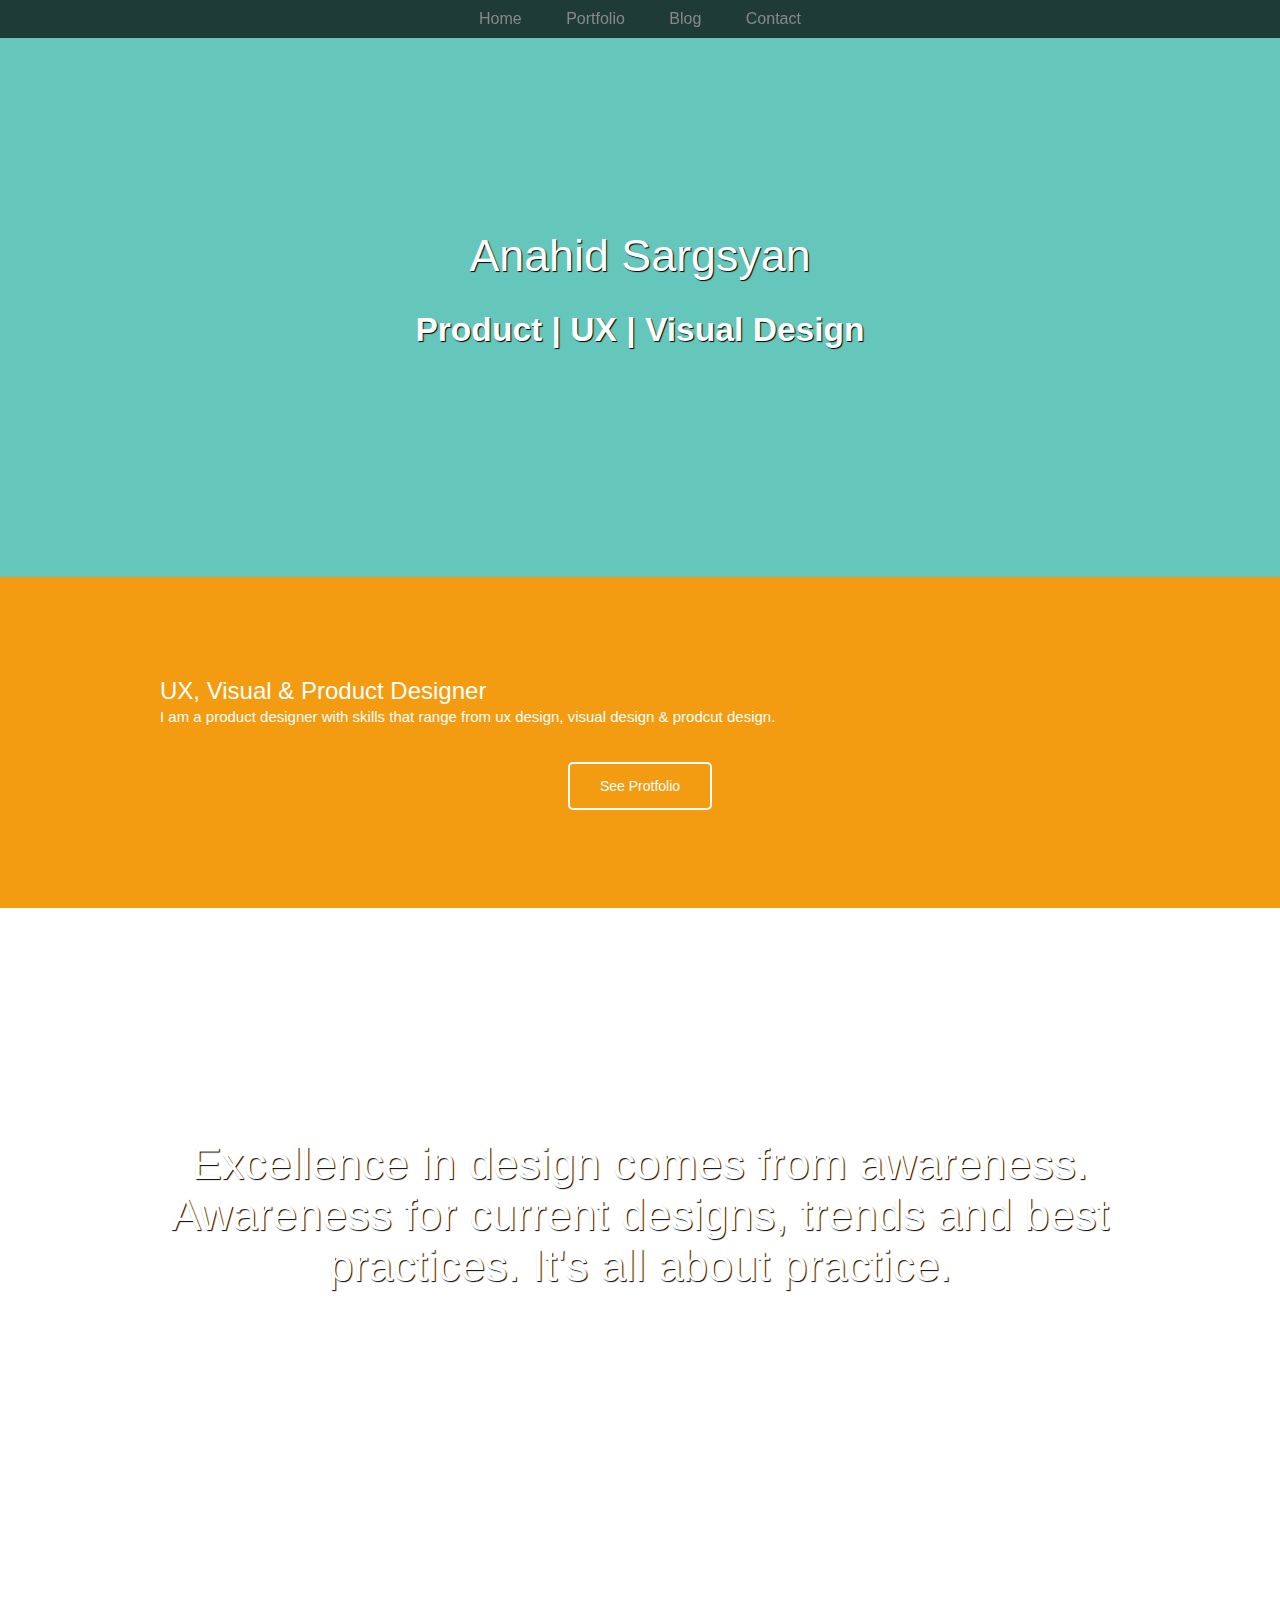
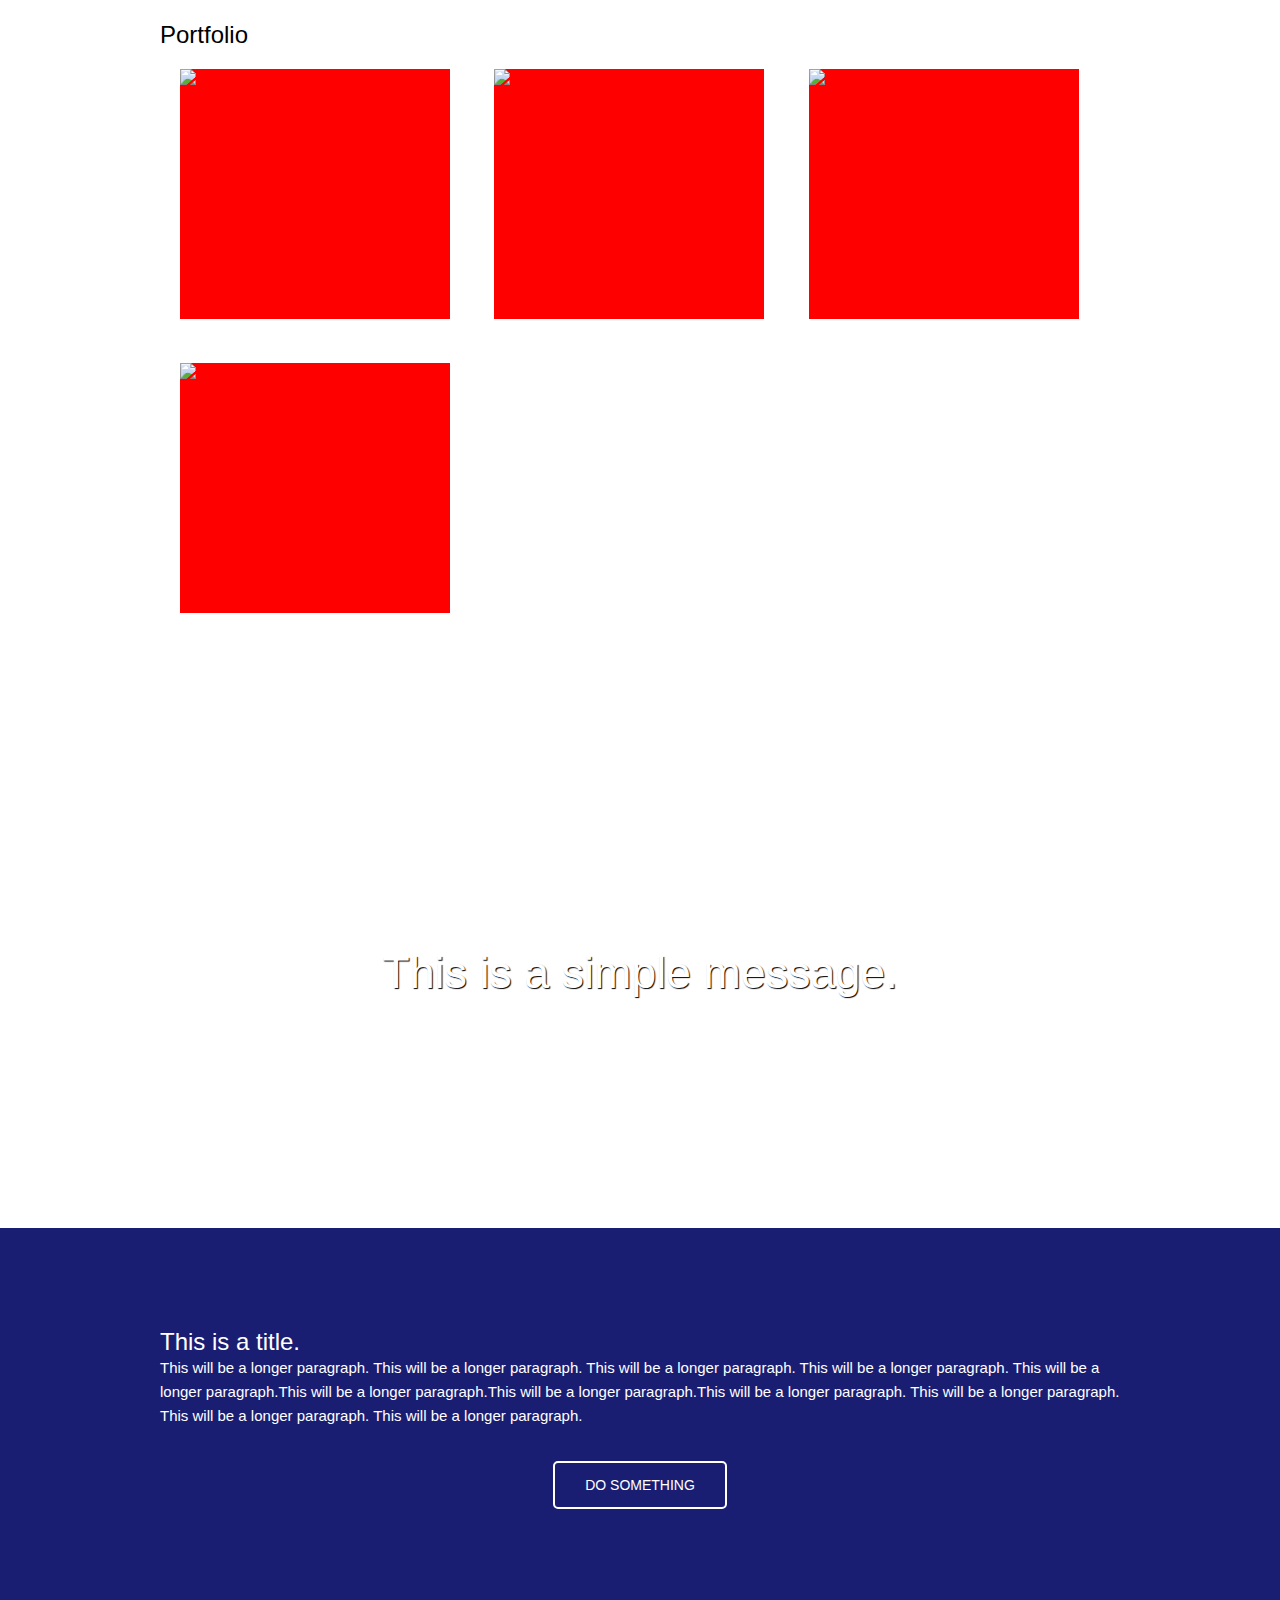
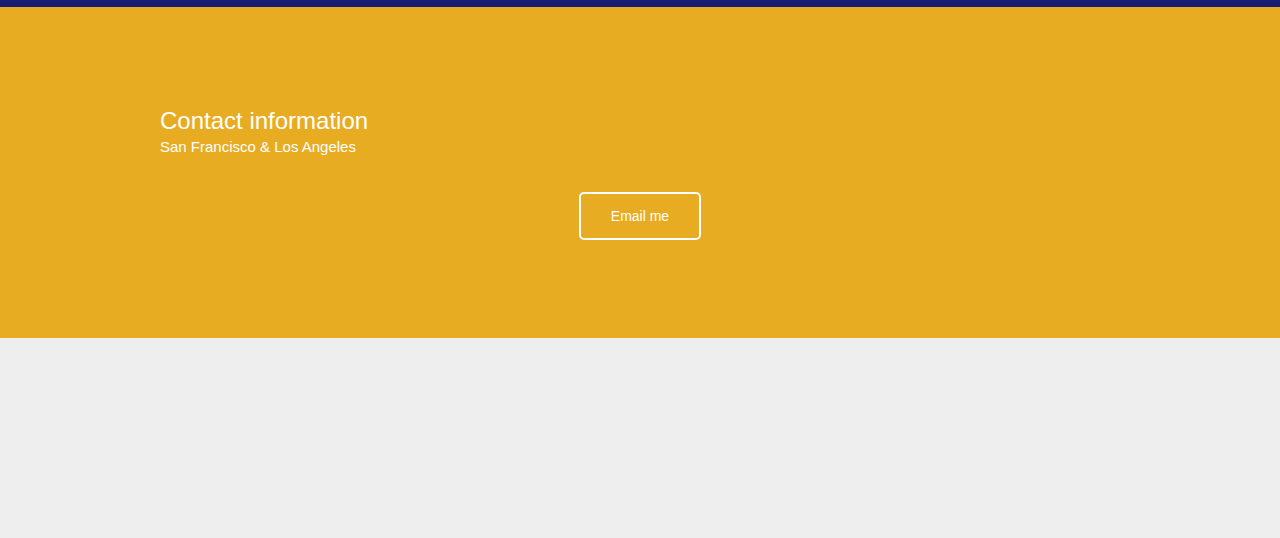
==== site/public/index.html @ d24ed170 "Fixed portfolio section to work with hover" ====
<!DOCTYPE html>
<html>
<head>
	<title>Students</title>
	<link rel="stylesheet" type="text/css" href="css/style.css">
</head>
<body>
	<div id="global-wrapper"> 
		<header>
			<div class="container">
				<nav>
					<ul>
						<li><a href="#one">Home</a></li>
						<li><a href="#two">Portfolio</a></li>
						<li><a href="#three">Blog</a></li>
						<li><a href="#four">Contact</a></li>
					</ul>
				</nav>
			</div>	
		</header>
		<div id="content">
			<div id="one">
				<div class="hero">
					<div class="container">
						<h1>Anahid Sargsyan</h1>
						<h2>Product | UX | Visual Design</h2>
					</div>
				</div>
				<div class="section">
					<div class="container">
						<h2>UX, Visual & Product Designer</h2>
						<p>I am a product designer with skills that range from ux design, visual design & prodcut design.</p>
						<div class="center">
							<button class="button">See Protfolio</button>
						</div>
					</div>
				</div>
			</div>
			<div id="two">
				<div class="hero">
					<div class="container">
						<h1>Excellence in design comes from awareness. Awareness for current designs, trends and best practices. It's all about practice.</h1>
					</div>
				</div>
				<div class="section">
					<div class="container">
						<h2 style="color: black">Portfolio</h2>
							<div class="project">
								<img src="../images/image-4.png">
								<div class="image_overlay">
									<div id="portfolio_description">
										<h2>Mobile Apps</h2>
										<p>In appstore now</p>
									</div>
								</div>
							</div>
							<div class="project">
								<img src="../images/image-4.png">
								<div class="image_overlay">
									<div id="portfolio_description">
										<h2>Mobile Apps</h2>
										<p>In appstore now</p>
									</div>
								</div>
							</div>
							<div class="project">
								<img src="../images/image-4.png">
								<div class="image_overlay">
									<div id="portfolio_description">
										<h2>Mobile Apps</h2>
										<p>In appstore now</p>
									</div>
								</div>
							</div>
							<div class="project">
								<img src="../images/image-4.png">
								<div class="image_overlay">
									<div id="portfolio_description">
										<h2>Mobile Apps</h2>
										<p>In appstore now</p>
									</div>
								</div>
							</div>

					</div>
				</div>
			</div>
			<div id="three">
				<div class="hero">
					<div class="container">
						<h1>This is a simple message.</h1>
					</div>
				</div>
				<div class="section">
					<div class="container">
						<h2>This is a title.</h2>
						<p>This will be a longer paragraph. This will be a longer paragraph. This will be a longer paragraph. This will be a longer paragraph. This will be a longer paragraph.This will be a longer paragraph.This will be a longer paragraph.This will be a longer paragraph. This will be a longer paragraph. This will be a longer paragraph. This will be a longer paragraph.</p>
						<div class="center">
							<button class="button">DO SOMETHING</button>
						</div>
					</div>
				</div>
			</div>
			<div id="four">
				<div class="section">
					<div class="container">
						<h2>Contact information</h2>
						<p>San Francisco & Los Angeles</p>
						<div class="center">
							<button class="button">Email me</button>
						</div>
					</div>
				</div>
			</div>
				<div id="footer">
				</div>
		</div>
	</div>
</body>
</html>
---- site/public/css/style.css ----
body {
	margin: 0px;
	padding: 0px;
	font-family: 'helvetica';
}
.container {
	max-width: 960px;
	margin: 0px auto;
}
header {
	background-color: rgba(0,0,0,0.7);
	color: #888888;
	text-align: center;
	position: fixed;
	width: 100%;
}
.center {
	text-align: center;
}
nav ul {
	margin: 0px;
	padding: 0px;
}
nav ul li {
	display: inline-block;
	padding: 10px 20px;
}
nav ul li a {
	color: #888888;
	text-decoration: none;
}
#one .hero {
	background-color: #65C6bb;
	-webkit-background-size: cover;
 	-moz-background-size: cover;
  	-o-background-size: cover;
  	background-size: cover;
}
#two .hero {
	background: url("../images/gipsy_in_the_woods.jpg") no-repeat center bottom fixed;
	-webkit-background-size: cover;
 	-moz-background-size: cover;
  	-o-background-size: cover;
  	background-size: cover;
}
#three .hero {
	background: url("../images/image-3.png") no-repeat center top fixed;
	-webkit-background-size: cover;
 	-moz-background-size: cover;
  	-o-background-size: cover;
  	background-size: cover;
}
#four .hero {
	background: url("../images/image-4.png") no-repeat center bottom fixed;
	-webkit-background-size: cover;
 	-moz-background-size: cover;
  	-o-background-size: cover;
  	background-size: cover;
}
.hero {
  	background-position: top;
  	color: #ffffff;
  	text-shadow: 1px 1px 1px #000;
  	padding: 200px 0px;
  	text-align: center;
  	font-size: 1.4em;
}
.hero h1 {
	font-weight: lighter;
}
.section {
	padding: 80px 0px;
	color: #ffffff;
}
.section h2 {
	font-weight: lighter;
	margin-bottom: 0px;
}
.section p {
	line-height: 24px;
	font-size: 15px;
	margin-top: 0px;
}
#one .section {
	background-color: #F39C12;
}
#two .section {
	background-color: #fff;
}
#three .section {
	background-color: #1A1E73;
}
#four .section {
	background-color: #E8AC23;
}
button {
	background-color: transparent;
	border: 2px solid #ffffff;
	color: #ffffff;
	border-radius: 5px;
	font-size: 14px;
	padding: 14px 30px;
	margin: 18px auto;
}

.portfolio {
	width: 250px;
	height: 200px;
	padding: 20px;
	margin: 10px;
	display: inline-block;
	color: white;
	background-color: red;
}
.project {
	width: 270px;
	height: 250px;
	margin: 20px;
	overflow: hidden;	
	display: inline-block;
	color: white;
	background-color: red;
	position: relative;
}
#project1 {
	width: 250px;
	height: 250px;
	padding: 20px;
	margin: 10px;
	background: url("../images/gipsy_in_the_woods.jpg");
	-webkit-background-size: cover;
 	-moz-background-size: cover;
  	-o-background-size: cover;
  	background-size: cover;
}

.image_overlay {
	position: absolute;
	width: 270px;
	height: 250px;
	top: 0;
	left: 0;
	color: rgba(0, 0, 0, 0);
}

.image_overlay:hover {
	background-color: rgba(0, 0, 0, 0.7);
	color: white;
}
#portfolio_description{
	padding: 20px;
}
#project1:hover {
	color: red;
	background: rgba(0,0,0, 0.8);
}
#project2 {
	width: 250px;
	height: 200px;
	padding: 20px;
	margin: 10px;
	background: url("../images/image-4.png");
	-webkit-background-size: cover;
 	-moz-background-size: cover;
  	-o-background-size: cover;
  	background-size: cover;
}
#project2:hover {
	color: red;
	background: rgba(0,0,0, 0.8);
}
#footer{
	background-color: #eeeeee;
	height: 200px;
}
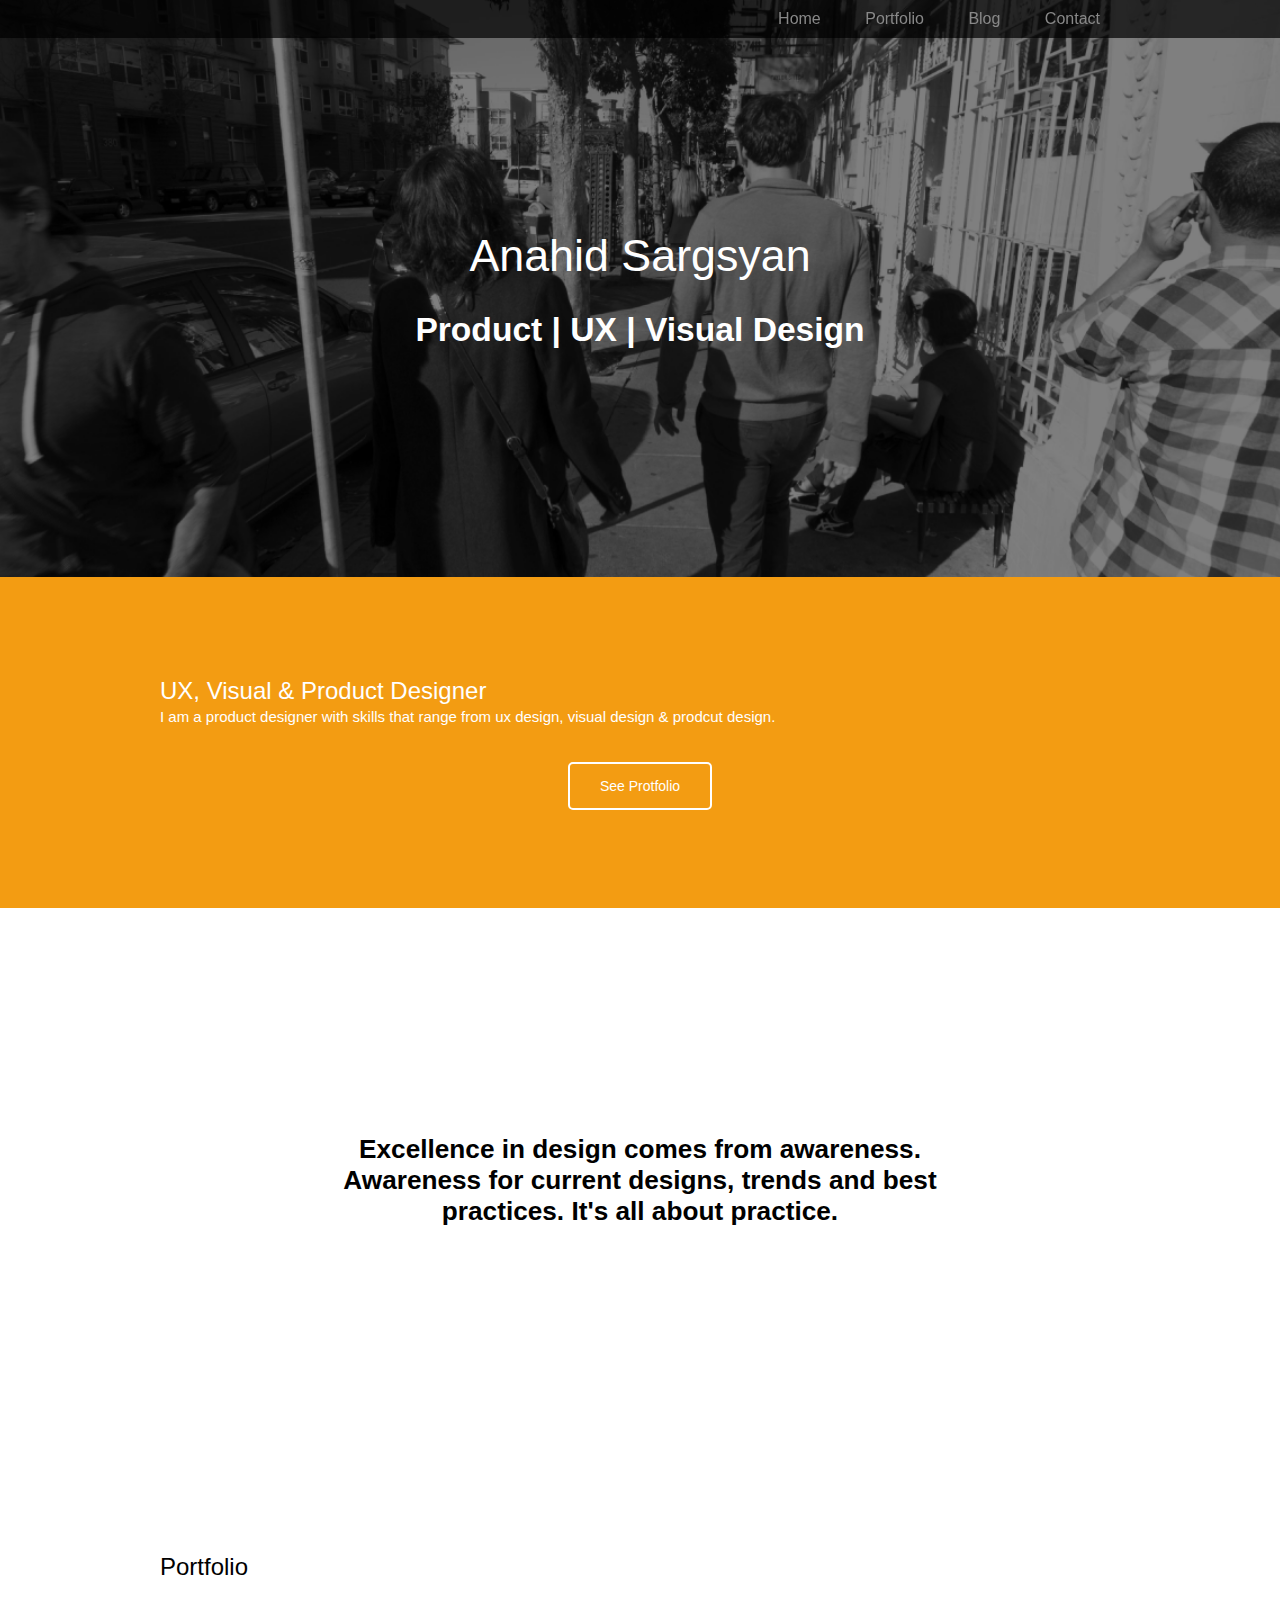
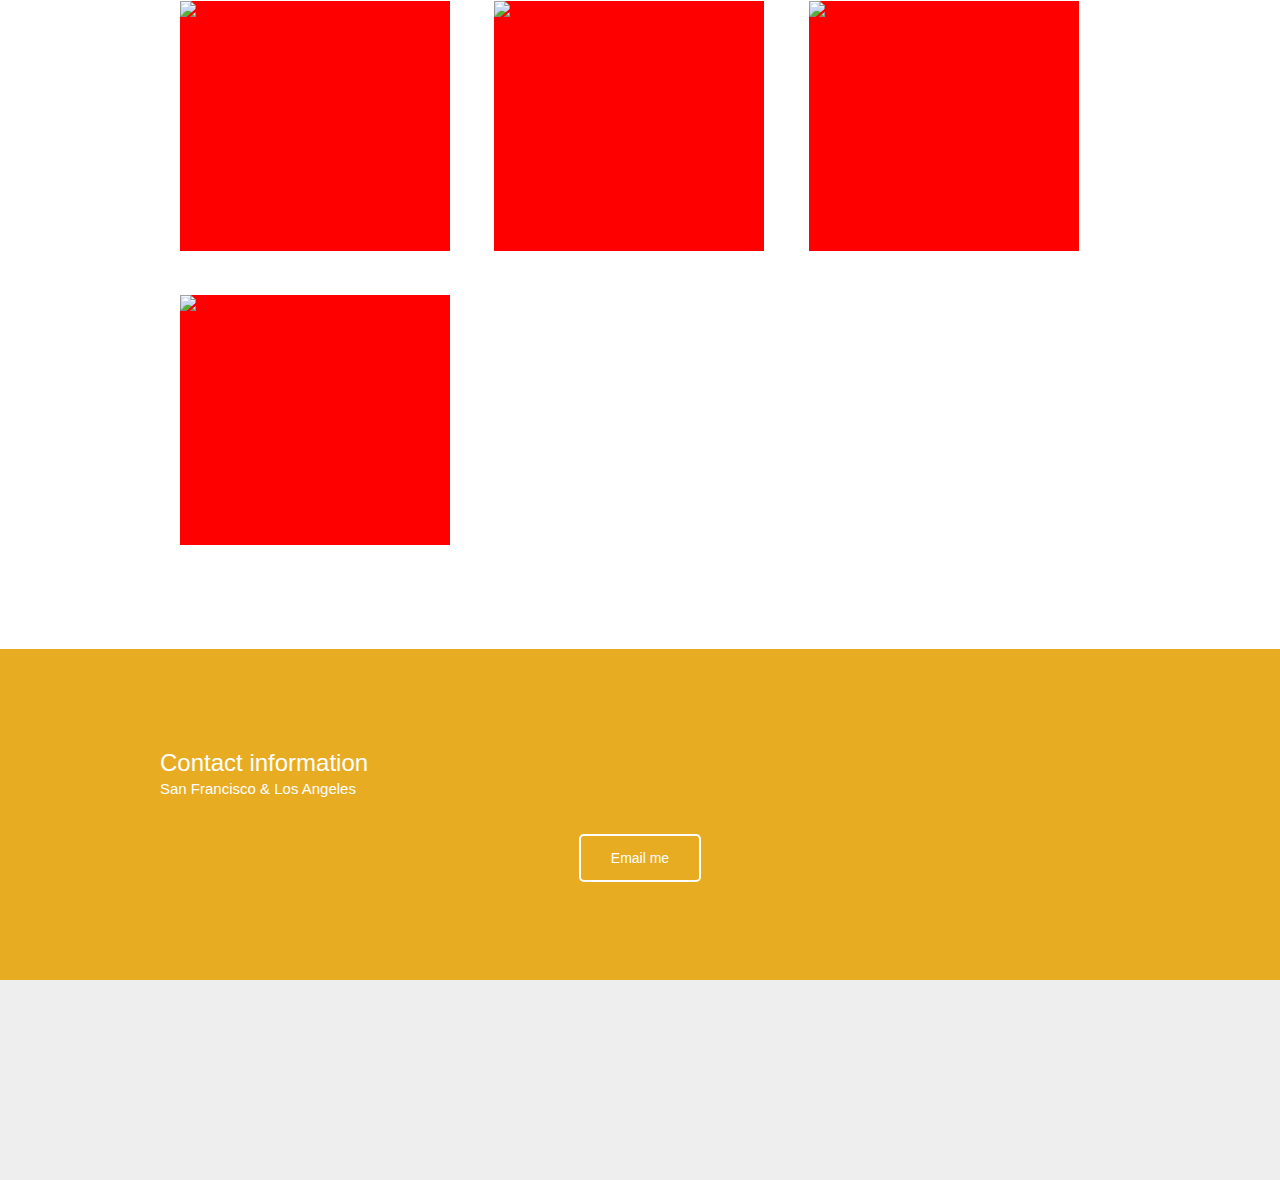
==== commit 1eb7236e: "Updated header, & section 1" ====
--- a/site/public/index.html
+++ b/site/public/index.html
@@ -39,7 +39,7 @@
 			<div id="two">
 				<div class="hero">
 					<div class="container">
-						<h1>Excellence in design comes from awareness. Awareness for current designs, trends and best practices. It's all about practice.</h1>
+						<h3 style="color: #000; padding-left: 150px; padding-right: 150px; text-decoration: none; background-color:rgba(0,0,0,0); line-heigh: 1.5em;">Excellence in design comes from awareness. Awareness for current designs, trends and best practices. It's all about practice.</h3>
 					</div>
 				</div>
 				<div class="section">
@@ -85,7 +85,7 @@
 					</div>
 				</div>
 			</div>
-			<div id="three">
+<!-- 			<div id="three">
 				<div class="hero">
 					<div class="container">
 						<h1>This is a simple message.</h1>
@@ -100,7 +100,7 @@
 						</div>
 					</div>
 				</div>
-			</div>
+			</div> -->
 			<div id="four">
 				<div class="section">
 					<div class="container">
--- a/site/public/css/style.css
+++ b/site/public/css/style.css
@@ -1,7 +1,7 @@
 body {
 	margin: 0px;
 	padding: 0px;
-	font-family: 'helvetica';
+	font-family: 'Roboto', 'helvetica';
 }
 .container {
 	max-width: 960px;
@@ -10,7 +10,7 @@
 header {
 	background-color: rgba(0,0,0,0.7);
 	color: #888888;
-	text-align: center;
+	text-align: right;
 	position: fixed;
 	width: 100%;
 }
@@ -29,15 +29,19 @@
 	color: #888888;
 	text-decoration: none;
 }
+nav ul li a:hover {
+	color: #eee;
+	text-decoration: none;
+}
 #one .hero {
-	background-color: #65C6bb;
+	background: url("../images/portfolio2 copy.png") no-repeat center bottom fixed;
 	-webkit-background-size: cover;
  	-moz-background-size: cover;
   	-o-background-size: cover;
   	background-size: cover;
 }
 #two .hero {
-	background: url("../images/gipsy_in_the_woods.jpg") no-repeat center bottom fixed;
+	background: url("../images/Paris_Street_Network_Segment.jpg") no-repeat center bottom fixed;
 	-webkit-background-size: cover;
  	-moz-background-size: cover;
   	-o-background-size: cover;
@@ -49,7 +53,7 @@
  	-moz-background-size: cover;
   	-o-background-size: cover;
   	background-size: cover;
-}
+  }
 #four .hero {
 	background: url("../images/image-4.png") no-repeat center bottom fixed;
 	-webkit-background-size: cover;
@@ -58,9 +62,10 @@
   	background-size: cover;
 }
 .hero {
+
   	background-position: top;
   	color: #ffffff;
-  	text-shadow: 1px 1px 1px #000;
+ /* 	text-shadow: 1px 1px 1px #000;*/
   	padding: 200px 0px;
   	text-align: center;
   	font-size: 1.4em;
@@ -127,7 +132,7 @@
 	height: 250px;
 	padding: 20px;
 	margin: 10px;
-	background: url("../images/gipsy_in_the_woods.jpg");
+	background: url("../images/blog_item1.jpg");
 	-webkit-background-size: cover;
  	-moz-background-size: cover;
   	-o-background-size: cover;
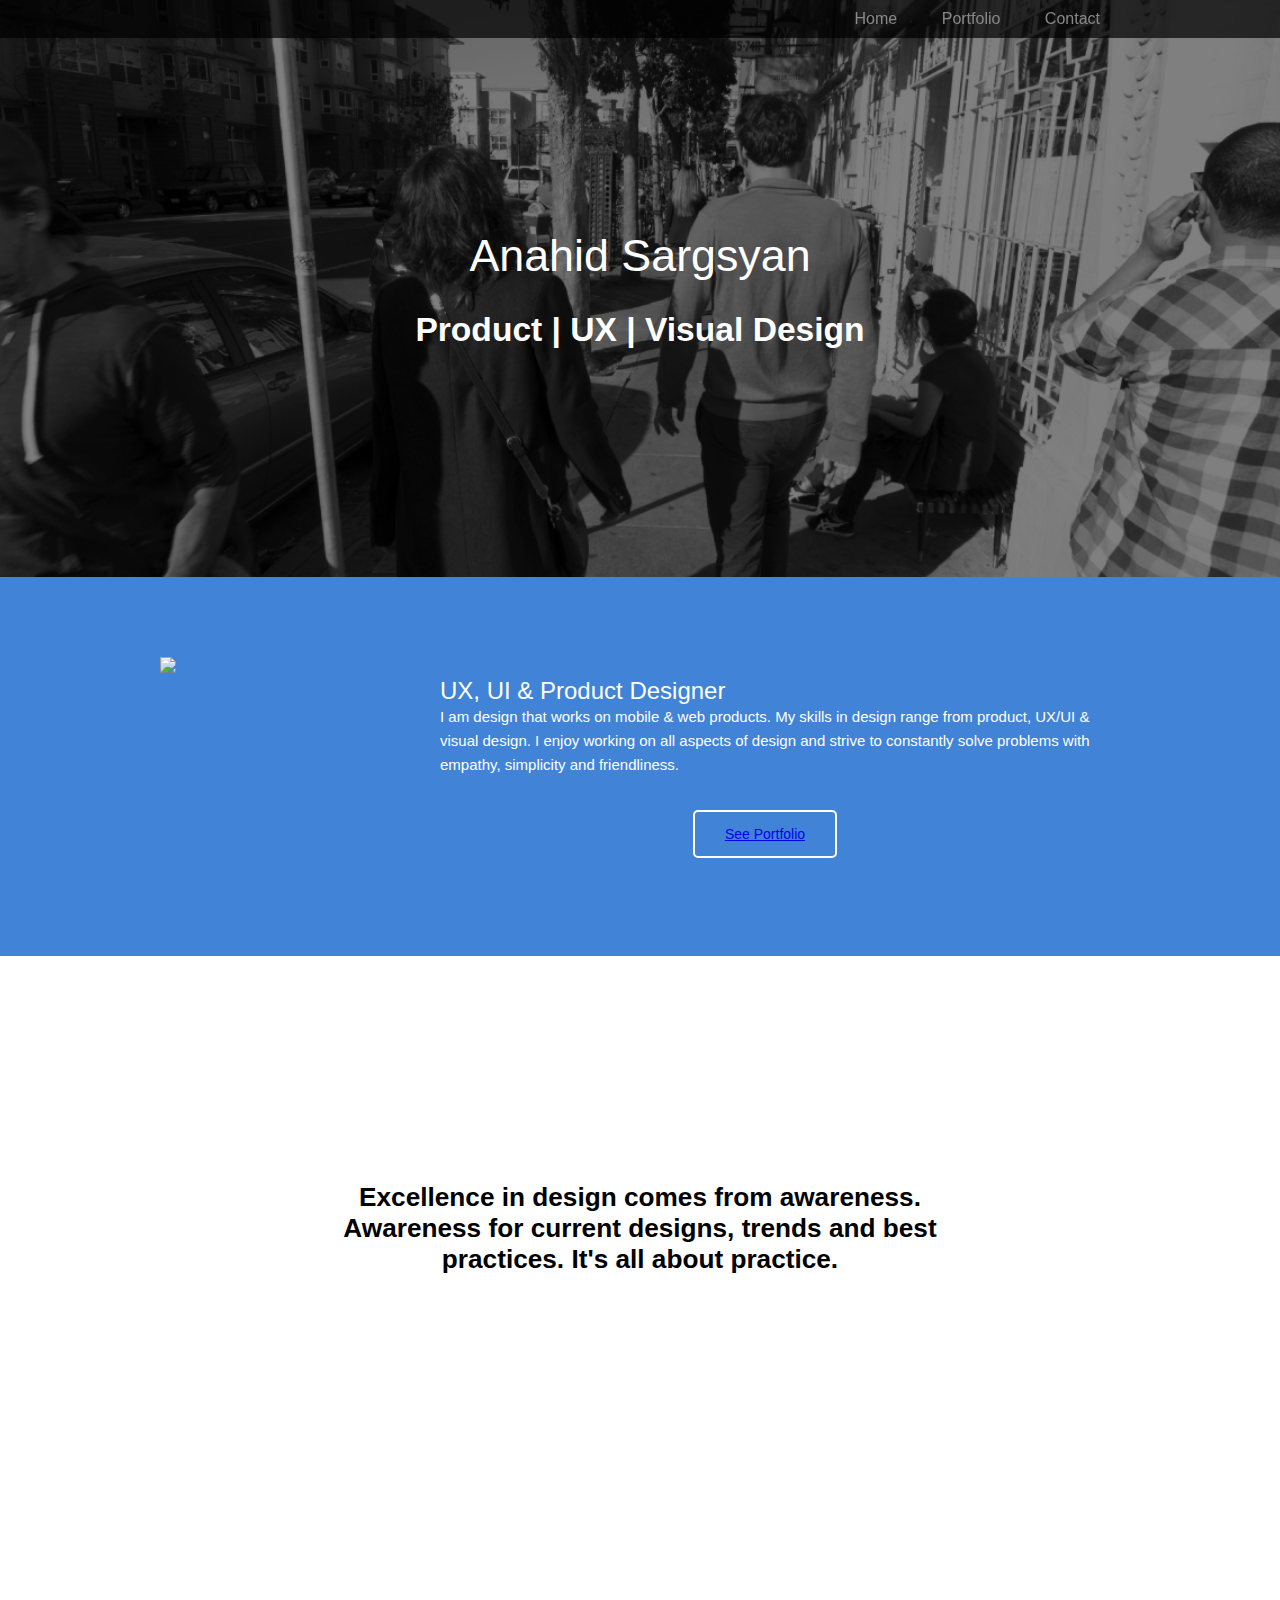
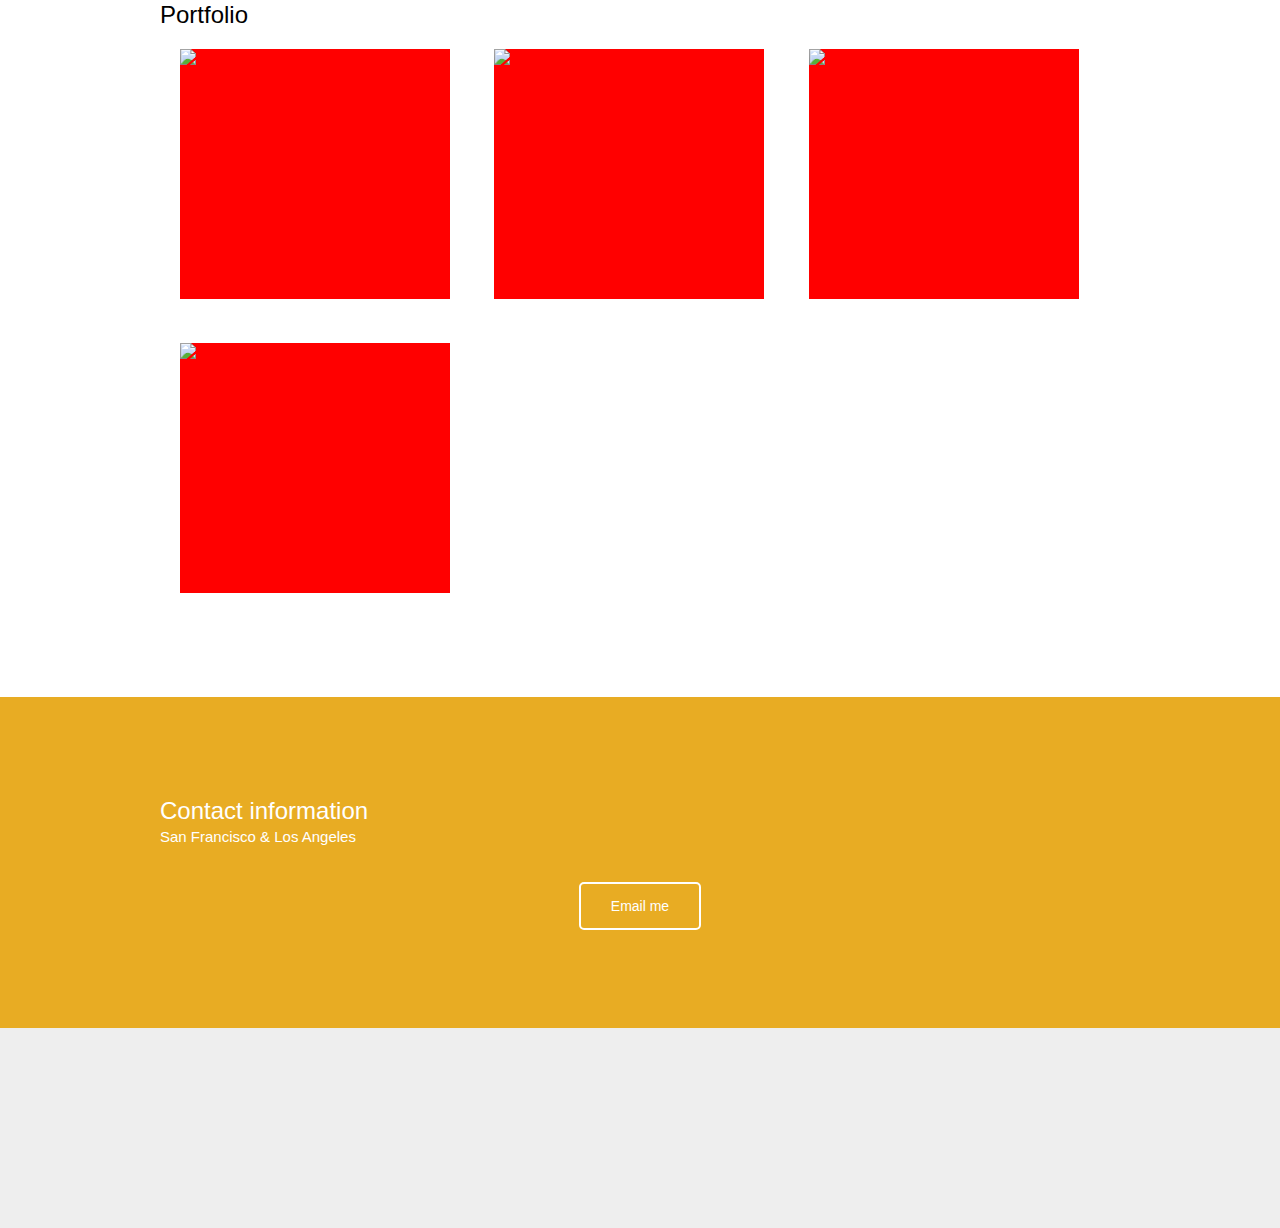
==== commit 6009a08e: "updated about me section with picture: next fix portfolio section picture sizes" ====
--- a/site/public/index.html
+++ b/site/public/index.html
@@ -1,7 +1,7 @@
 <!DOCTYPE html>
 <html>
 <head>
-	<title>Students</title>
+	<title>Anahid Sargsyan</title>
 	<link rel="stylesheet" type="text/css" href="css/style.css">
 </head>
 <body>
@@ -12,7 +12,7 @@
 					<ul>
 						<li><a href="#one">Home</a></li>
 						<li><a href="#two">Portfolio</a></li>
-						<li><a href="#three">Blog</a></li>
+						<!-- <li><a href="#three">Blog</a></li> -->
 						<li><a href="#four">Contact</a></li>
 					</ul>
 				</nav>
@@ -28,10 +28,13 @@
 				</div>
 				<div class="section">
 					<div class="container">
-						<h2>UX, Visual & Product Designer</h2>
-						<p>I am a product designer with skills that range from ux design, visual design & prodcut design.</p>
+						<div id="profile_pic"><img src="../images/IMG_0559.jpg"></div>
+						<div id="right_side">
+							<h2>UX, UI & Product Designer</h2>
+							<p>I am design that works on mobile & web products. My skills in design range from product, UX/UI & visual design. I enjoy working on all aspects of design and strive to constantly solve problems with empathy, simplicity and friendliness.</p>
+						</div>
 						<div class="center">
-							<button class="button">See Protfolio</button>
+							<button class="button"><a href="#two">See Portfolio</a></button>
 						</div>
 					</div>
 				</div>
@@ -46,7 +49,7 @@
 					<div class="container">
 						<h2 style="color: black">Portfolio</h2>
 							<div class="project">
-								<img src="../images/image-4.png">
+								<img src="../images/marin bikes_with hand.jpg">
 								<div class="image_overlay">
 									<div id="portfolio_description">
 										<h2>Mobile Apps</h2>
--- a/site/public/css/style.css
+++ b/site/public/css/style.css
@@ -16,6 +16,21 @@
 }
 .center {
 	text-align: center;
+	text-decoration: none;
+}
+#profile_pic{
+	width: 250px;
+	height: 250px;
+	float: left;
+	overflow: hidden;
+}
+#profile_pic img{
+	max-width: 100%;
+}
+#right_side{
+	max-width: 680px;
+	float: right;
+
 }
 nav ul {
 	margin: 0px;
@@ -87,7 +102,7 @@
 	margin-top: 0px;
 }
 #one .section {
-	background-color: #F39C12;
+	background-color: #4183D7;
 }
 #two .section {
 	background-color: #fff;
@@ -107,6 +122,11 @@
 	padding: 14px 30px;
 	margin: 18px auto;
 }
+button:hover {
+	background-color: #eeeeee;
+	border: 2px solid #808286;
+	color: #808285;
+}
 
 .portfolio {
 	width: 250px;
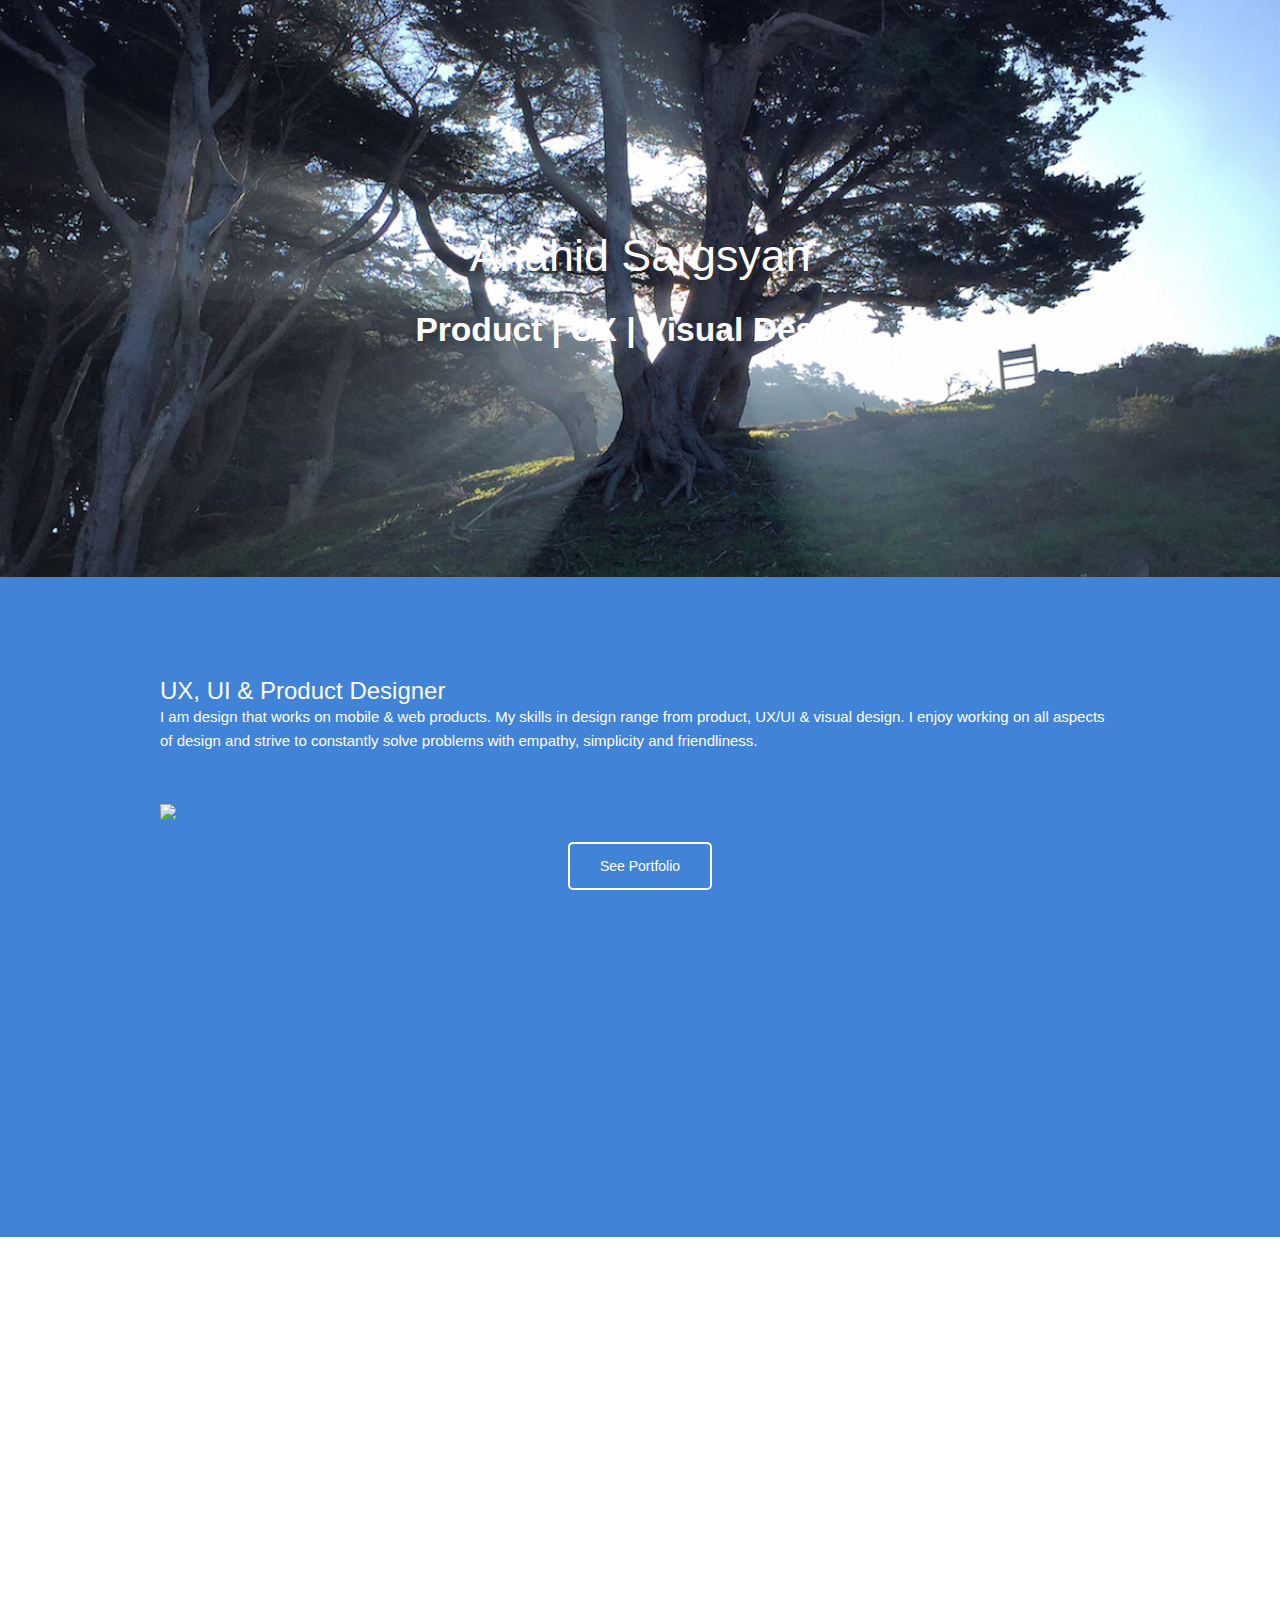
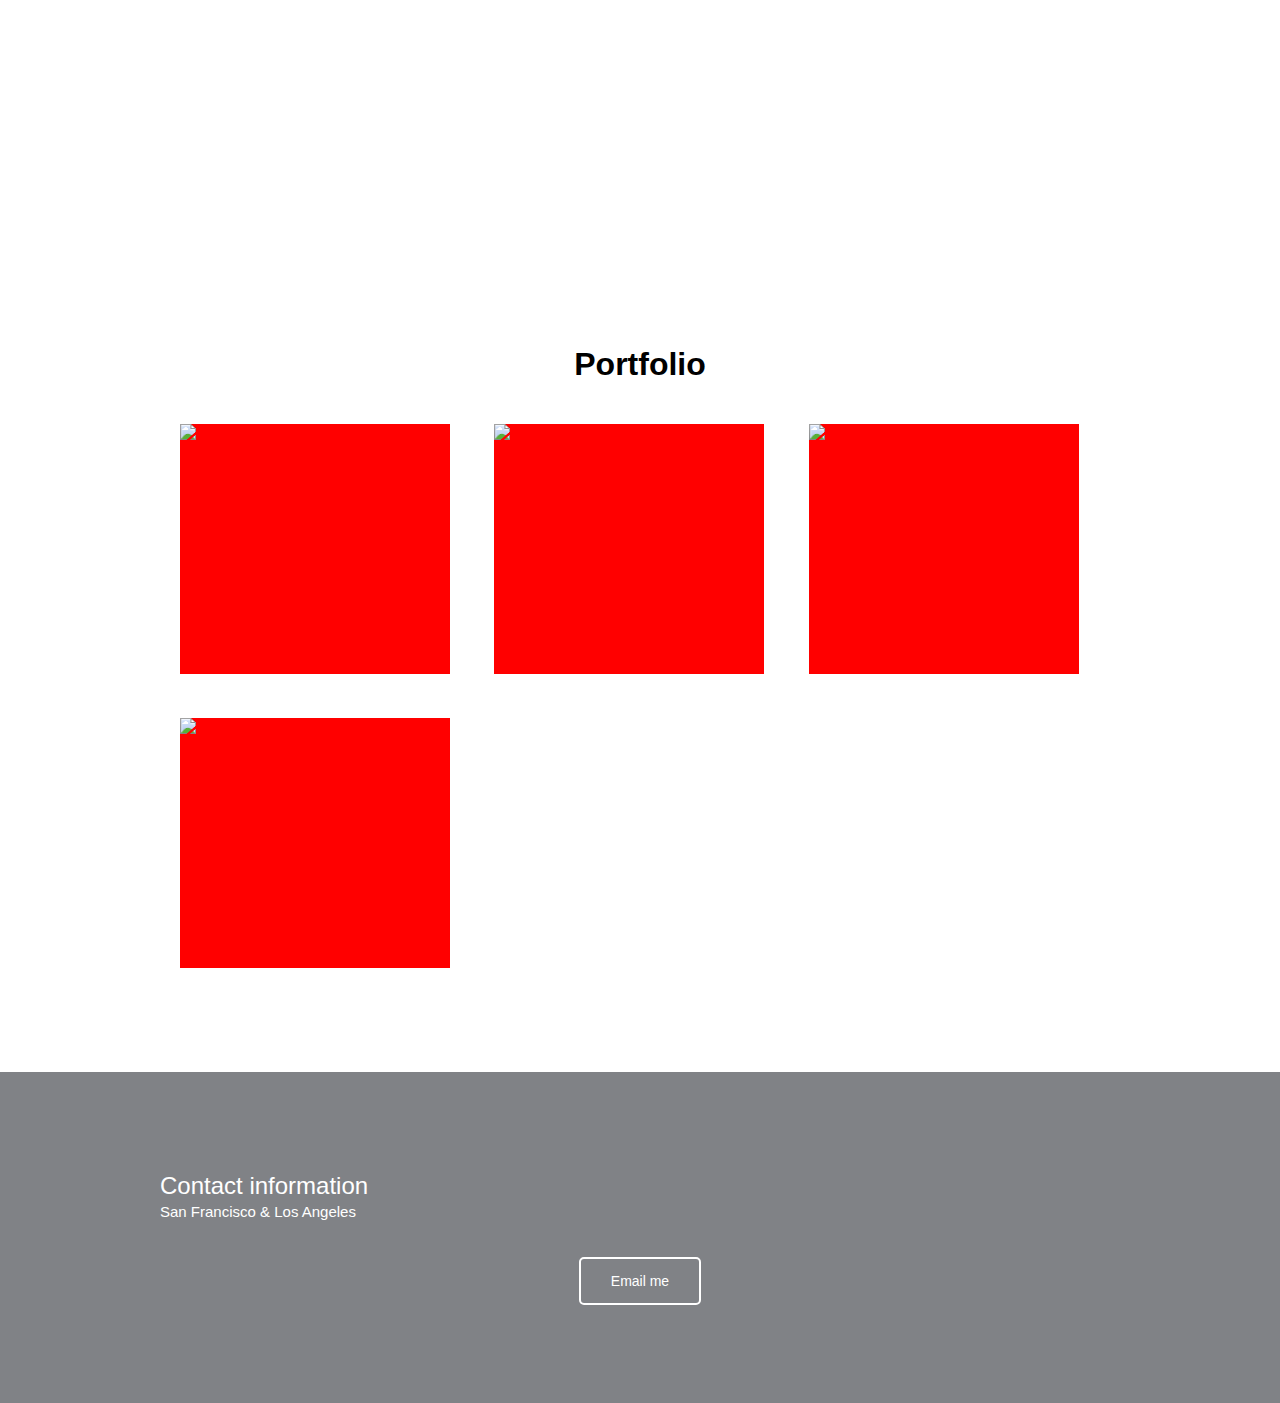
==== commit 267c6fb2: "Building template for portfolio page" ====
--- a/site/public/index.html
+++ b/site/public/index.html
@@ -6,18 +6,18 @@
 </head>
 <body>
 	<div id="global-wrapper"> 
-		<header>
+<!-- 		<header>
 			<div class="container">
 				<nav>
 					<ul>
 						<li><a href="#one">Home</a></li>
 						<li><a href="#two">Portfolio</a></li>
-						<!-- <li><a href="#three">Blog</a></li> -->
+						<li><a href="#three">Services</a></li>
 						<li><a href="#four">Contact</a></li>
 					</ul>
 				</nav>
 			</div>	
-		</header>
+		</header> -->
 		<div id="content">
 			<div id="one">
 				<div class="hero">
@@ -28,13 +28,15 @@
 				</div>
 				<div class="section">
 					<div class="container">
-						<div id="profile_pic"><img src="../images/IMG_0559.jpg"></div>
-						<div id="right_side">
+						<div id="center">
 							<h2>UX, UI & Product Designer</h2>
 							<p>I am design that works on mobile & web products. My skills in design range from product, UX/UI & visual design. I enjoy working on all aspects of design and strive to constantly solve problems with empathy, simplicity and friendliness.</p>
+							<br><br>
+							<div id=""><img src="../images/Project_samples-02.png" style="width: 100%;"/></div>
 						</div>
 						<div class="center">
-							<button class="button"><a href="#two">See Portfolio</a></button>
+							<button class="button" onclick="window.location.href='#two'">See Portfolio
+							</button>
 						</div>
 					</div>
 				</div>
@@ -42,18 +44,18 @@
 			<div id="two">
 				<div class="hero">
 					<div class="container">
-						<h3 style="color: #000; padding-left: 150px; padding-right: 150px; text-decoration: none; background-color:rgba(0,0,0,0); line-heigh: 1.5em;">Excellence in design comes from awareness. Awareness for current designs, trends and best practices. It's all about practice.</h3>
+						<h3>Useful<br><br>Consistent<br><br>Delighful</h3>
 					</div>
 				</div>
 				<div class="section">
 					<div class="container">
-						<h2 style="color: black">Portfolio</h2>
-							<div class="project">
+						<h1 style="color: black; text-align: center;">Portfolio</h1>
+							<div class="project" onclick="location.href='portfolio_page.html';" style="cursor: pointer;">
 								<img src="../images/marin bikes_with hand.jpg">
 								<div class="image_overlay">
 									<div id="portfolio_description">
 										<h2>Mobile Apps</h2>
-										<p>In appstore now</p>
+										<p>In appstore now</p>			
 									</div>
 								</div>
 							</div>
@@ -88,13 +90,12 @@
 					</div>
 				</div>
 			</div>
-<!-- 			<div id="three">
-				<div class="hero">
-					<div class="container">
-						<h1>This is a simple message.</h1>
-					</div>
+			<div id="three">
+				<div class="hero2">
+						<!-- <img src="../images/Section two-01.png" style="width: 100%; height:100%;"> -->
+				
 				</div>
-				<div class="section">
+<!-- 				<div class="section">
 					<div class="container">
 						<h2>This is a title.</h2>
 						<p>This will be a longer paragraph. This will be a longer paragraph. This will be a longer paragraph. This will be a longer paragraph. This will be a longer paragraph.This will be a longer paragraph.This will be a longer paragraph.This will be a longer paragraph. This will be a longer paragraph. This will be a longer paragraph. This will be a longer paragraph.</p>
@@ -102,8 +103,8 @@
 							<button class="button">DO SOMETHING</button>
 						</div>
 					</div>
-				</div>
-			</div> -->
+				</div> -->
+			</div>
 			<div id="four">
 				<div class="section">
 					<div class="container">
@@ -115,8 +116,8 @@
 					</div>
 				</div>
 			</div>
-				<div id="footer">
-				</div>
+				<!-- <div id="footer">
+				</div> -->
 		</div>
 	</div>
 </body>
--- a/site/public/css/style.css
+++ b/site/public/css/style.css
@@ -13,9 +13,14 @@
 	text-align: right;
 	position: fixed;
 	width: 100%;
+	z-index: 1;
 }
 .center {
 	text-align: center;
+	text-decoration: none;
+}
+.left {
+	text-align: left;
 	text-decoration: none;
 }
 #profile_pic{
@@ -32,6 +37,11 @@
 	float: right;
 
 }
+nav	{
+}
+nav a{
+    text-decoration: none;
+}
 nav ul {
 	margin: 0px;
 	padding: 0px;
@@ -49,25 +59,21 @@
 	text-decoration: none;
 }
 #one .hero {
-	background: url("../images/portfolio2 copy.png") no-repeat center bottom fixed;
-	-webkit-background-size: cover;
- 	-moz-background-size: cover;
-  	-o-background-size: cover;
-  	background-size: cover;
-}
-#two .hero {
-	background: url("../images/Paris_Street_Network_Segment.jpg") no-repeat center bottom fixed;
+	background: url("../images/Hero_one.jpg") no-repeat center bottom fixed;
+	-webkit-background-size: cover;
+ 	-moz-background-size: cover;
+  	-o-background-size: cover;
+  	background-size: cover;
+}
+
+#two {
+	background: url("../images/Second_hero.jpg") no-repeat center bottom fixed;
 	-webkit-background-size: cover;
  	-moz-background-size: cover;
   	-o-background-size: cover;
   	background-size: cover;
 }
 #three .hero {
-	background: url("../images/image-3.png") no-repeat center top fixed;
-	-webkit-background-size: cover;
- 	-moz-background-size: cover;
-  	-o-background-size: cover;
-  	background-size: cover;
   }
 #four .hero {
 	background: url("../images/image-4.png") no-repeat center bottom fixed;
@@ -85,6 +91,15 @@
   	text-align: center;
   	font-size: 1.4em;
 }
+.hero2 {
+
+  	background-position: top;
+  	color: #ffffff;
+ /* 	text-shadow: 1px 1px 1px #000;*/
+  	padding: 0px 0px;
+  	text-align: center;
+  	font-size: 1.4em;
+}
 .hero h1 {
 	font-weight: lighter;
 }
@@ -103,6 +118,7 @@
 }
 #one .section {
 	background-color: #4183D7;
+	height: 500px;
 }
 #two .section {
 	background-color: #fff;
@@ -111,7 +127,7 @@
 	background-color: #1A1E73;
 }
 #four .section {
-	background-color: #E8AC23;
+	background-color: #808286;
 }
 button {
 	background-color: transparent;
@@ -128,7 +144,7 @@
 	color: #808285;
 }
 
-.portfolio {
+/*.portfolio {
 	width: 250px;
 	height: 200px;
 	padding: 20px;
@@ -136,7 +152,7 @@
 	display: inline-block;
 	color: white;
 	background-color: red;
-}
+}*/
 .project {
 	width: 270px;
 	height: 250px;
@@ -147,7 +163,10 @@
 	background-color: red;
 	position: relative;
 }
-#project1 {
+.project img{
+	max-width: 130%;
+}
+/*#project1 {
 	width: 250px;
 	height: 250px;
 	padding: 20px;
@@ -157,7 +176,7 @@
  	-moz-background-size: cover;
   	-o-background-size: cover;
   	background-size: cover;
-}
+}*/
 
 .image_overlay {
 	position: absolute;
@@ -169,32 +188,46 @@
 }
 
 .image_overlay:hover {
-	background-color: rgba(0, 0, 0, 0.7);
+	background-color: rgba(0, 0, 0, 0.5);
 	color: white;
 }
 #portfolio_description{
 	padding: 20px;
 }
-#project1:hover {
-	color: red;
-	background: rgba(0,0,0, 0.8);
-}
-#project2 {
-	width: 250px;
-	height: 200px;
-	padding: 20px;
-	margin: 10px;
-	background: url("../images/image-4.png");
-	-webkit-background-size: cover;
- 	-moz-background-size: cover;
-  	-o-background-size: cover;
-  	background-size: cover;
-}
-#project2:hover {
-	color: red;
-	background: rgba(0,0,0, 0.8);
-}
-#footer{
+.portfolio_section_left{
+	  width: 600px;
+	  height: auto;
+	  margin:10px;
+	  background-color: white;
+	  float: left;
+	  position: relative;
+	  overflow: hidden;	
+	display: inline-block;
+	position: relative;
+}
+.portfolio_section_left img{
+	max-width: 100%;
+}
+.portfolio_section_right{
+	  width: 300px;
+	  height: 280px;
+	  margin: 10px;
+	  background: #e9e9e9;
+	  float: left;
+	  position: relative;
+	  padding-left: 20px;
+}
+.line-separator{
+	height:1px;
+	background:#717171;
+	border-bottom:1px solid #313030;
+}
+.clear{
+	clear: both;
+}
+
+/*#footer{
 	background-color: #eeeeee;
 	height: 200px;
-}+	position: absolute;
+}*/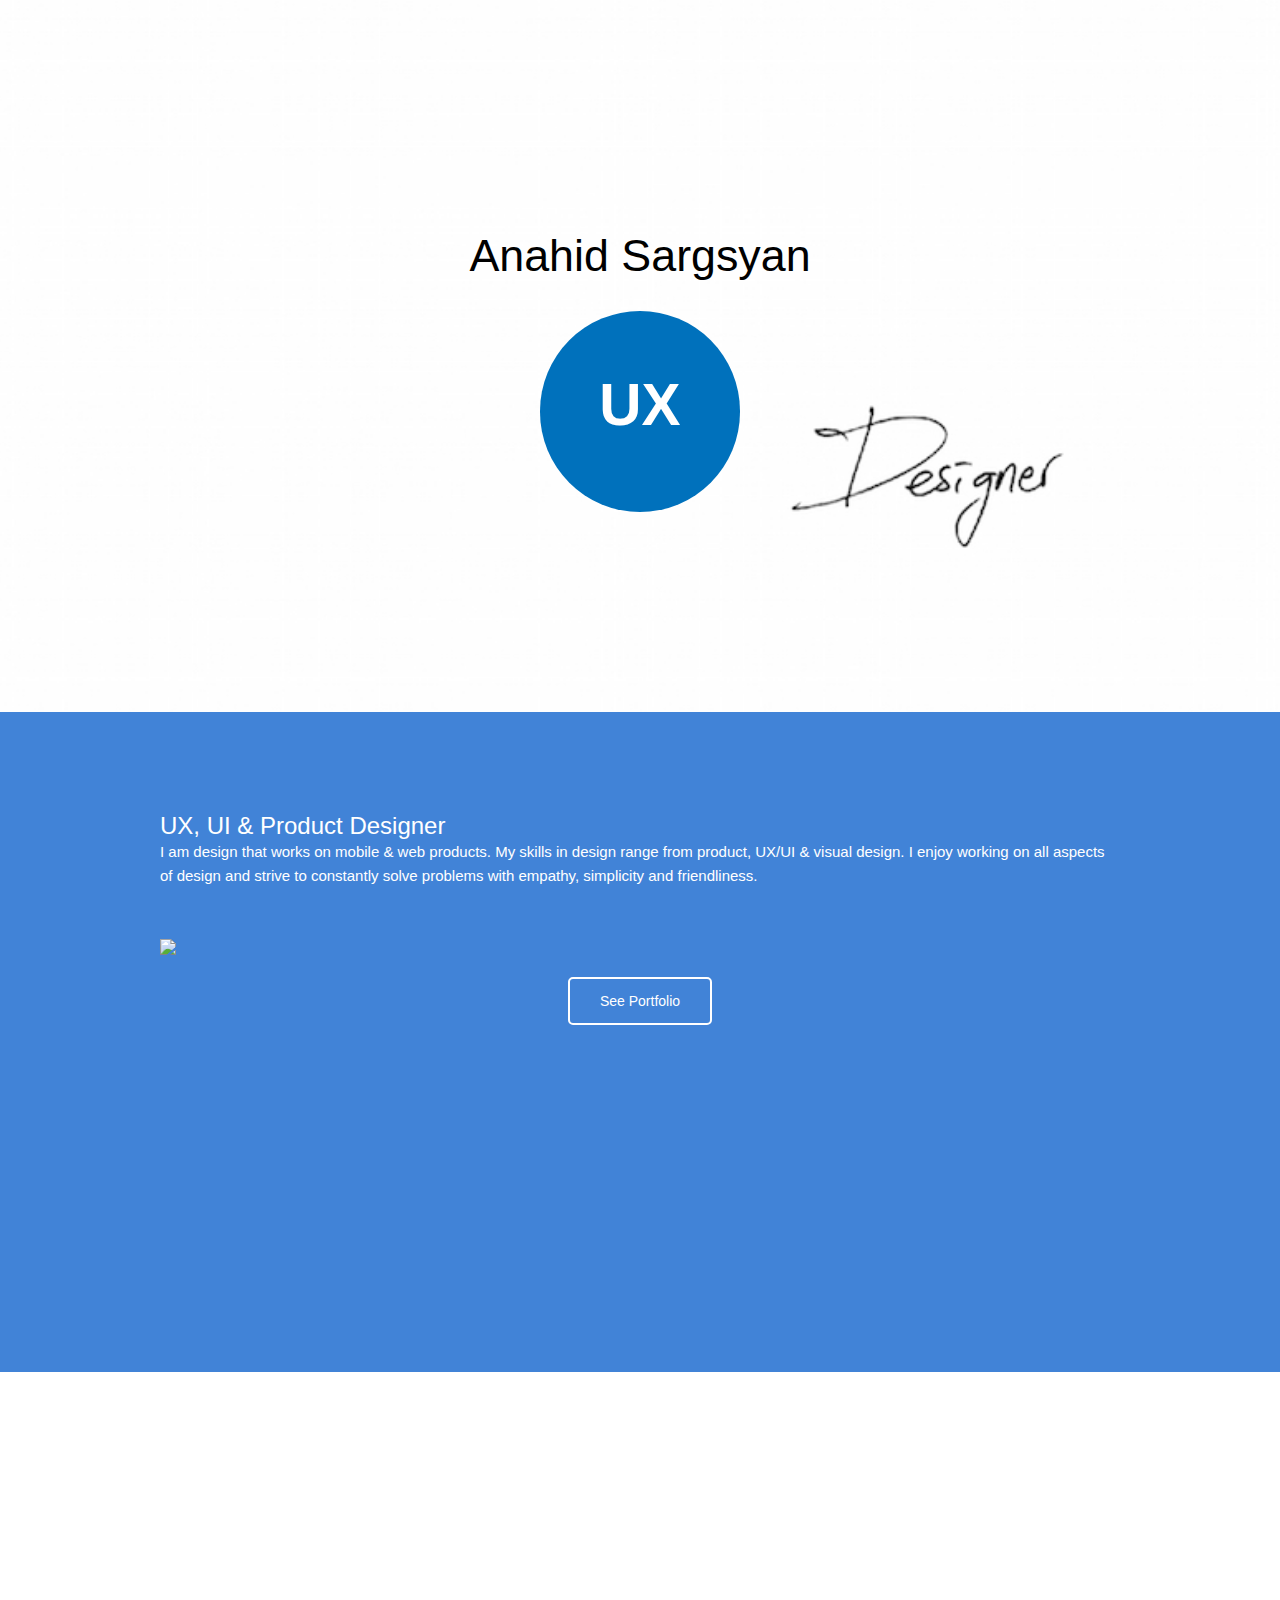
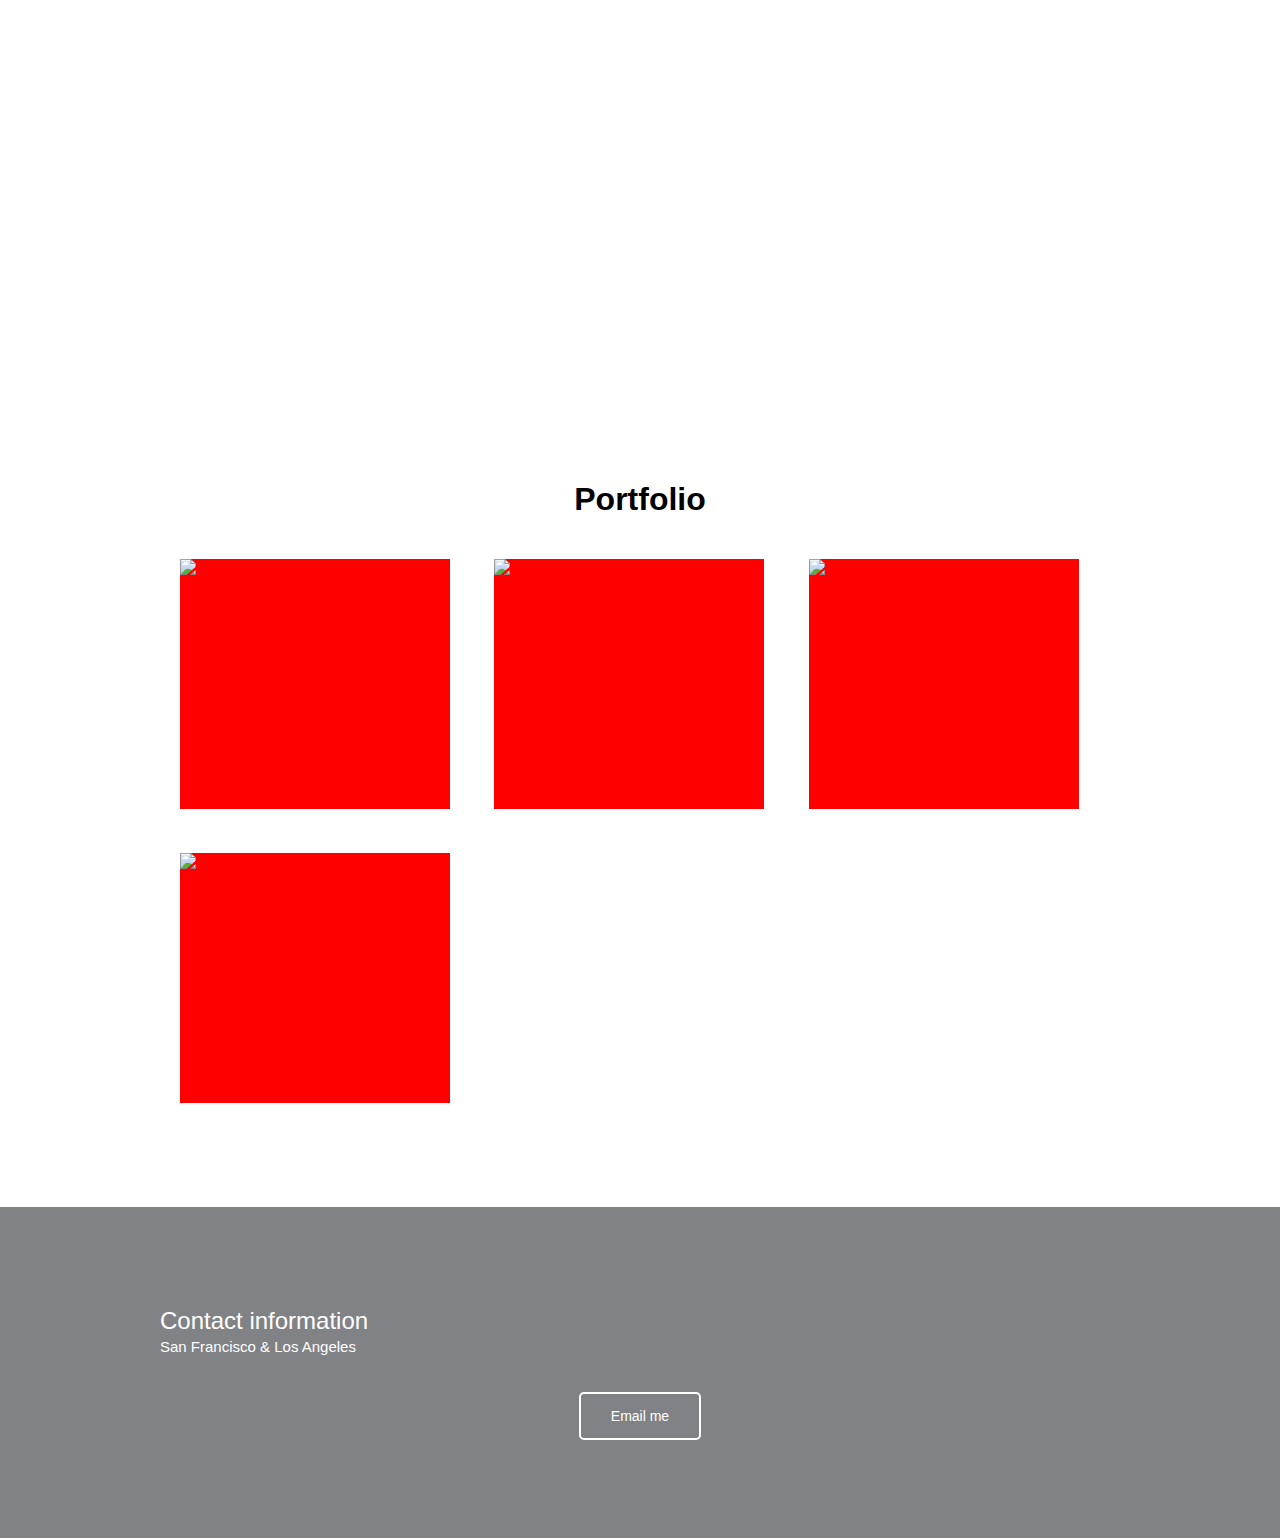
==== commit 701dfac0: "updated landing section" ====
--- a/site/public/index.html
+++ b/site/public/index.html
@@ -22,8 +22,11 @@
 			<div id="one">
 				<div class="hero">
 					<div class="container">
-						<h1>Anahid Sargsyan</h1>
-						<h2>Product | UX | Visual Design</h2>
+						<h1 style="color: black;">Anahid Sargsyan</h1>
+						<div id="designDescription">
+							<h3>UX</h3>
+						</div>
+						<!-- <h2>Product | UX | Visual Design</h2> -->
 					</div>
 				</div>
 				<div class="section">
--- a/site/public/css/style.css
+++ b/site/public/css/style.css
@@ -59,7 +59,7 @@
 	text-decoration: none;
 }
 #one .hero {
-	background: url("../images/Hero_one.jpg") no-repeat center bottom fixed;
+	background: url("../images/Landing image2-01-01.jpg") no-repeat center bottom fixed;
 	-webkit-background-size: cover;
  	-moz-background-size: cover;
   	-o-background-size: cover;
@@ -116,6 +116,20 @@
 	font-size: 15px;
 	margin-top: 0px;
 }
+
+#designDescription{
+	height: 200px;
+	width: 200px;
+	color: #ffffff;
+	border-radius: 100px;
+	background-color: #0071BC;
+	font-size: 50px;
+	padding-top: 1px;
+	vertical-align: center;
+	margin-left: auto;
+    margin-right: auto;
+}
+
 #one .section {
 	background-color: #4183D7;
 	height: 500px;
@@ -225,6 +239,33 @@
 .clear{
 	clear: both;
 }
+.next_project {
+	width: 300px;
+	height: 150px;
+	margin: 10px;
+	overflow: hidden;	
+	display: inline-block;
+	color: white;
+	background-color: red;
+	position: relative;
+	float: right;
+}
+.next_project img{
+	max-width: 130%;
+}
+.next_image_overlay {
+	position: absolute;
+	width: 300px;
+	height: 150px;
+	top: 0;
+	left: 0;
+	color: rgba(0, 0, 0, 0);
+}
+
+.next_image_overlay:hover {
+	background-color: rgba(0, 0, 0, 0.5);
+	color: white;
+}
 
 /*#footer{
 	background-color: #eeeeee;
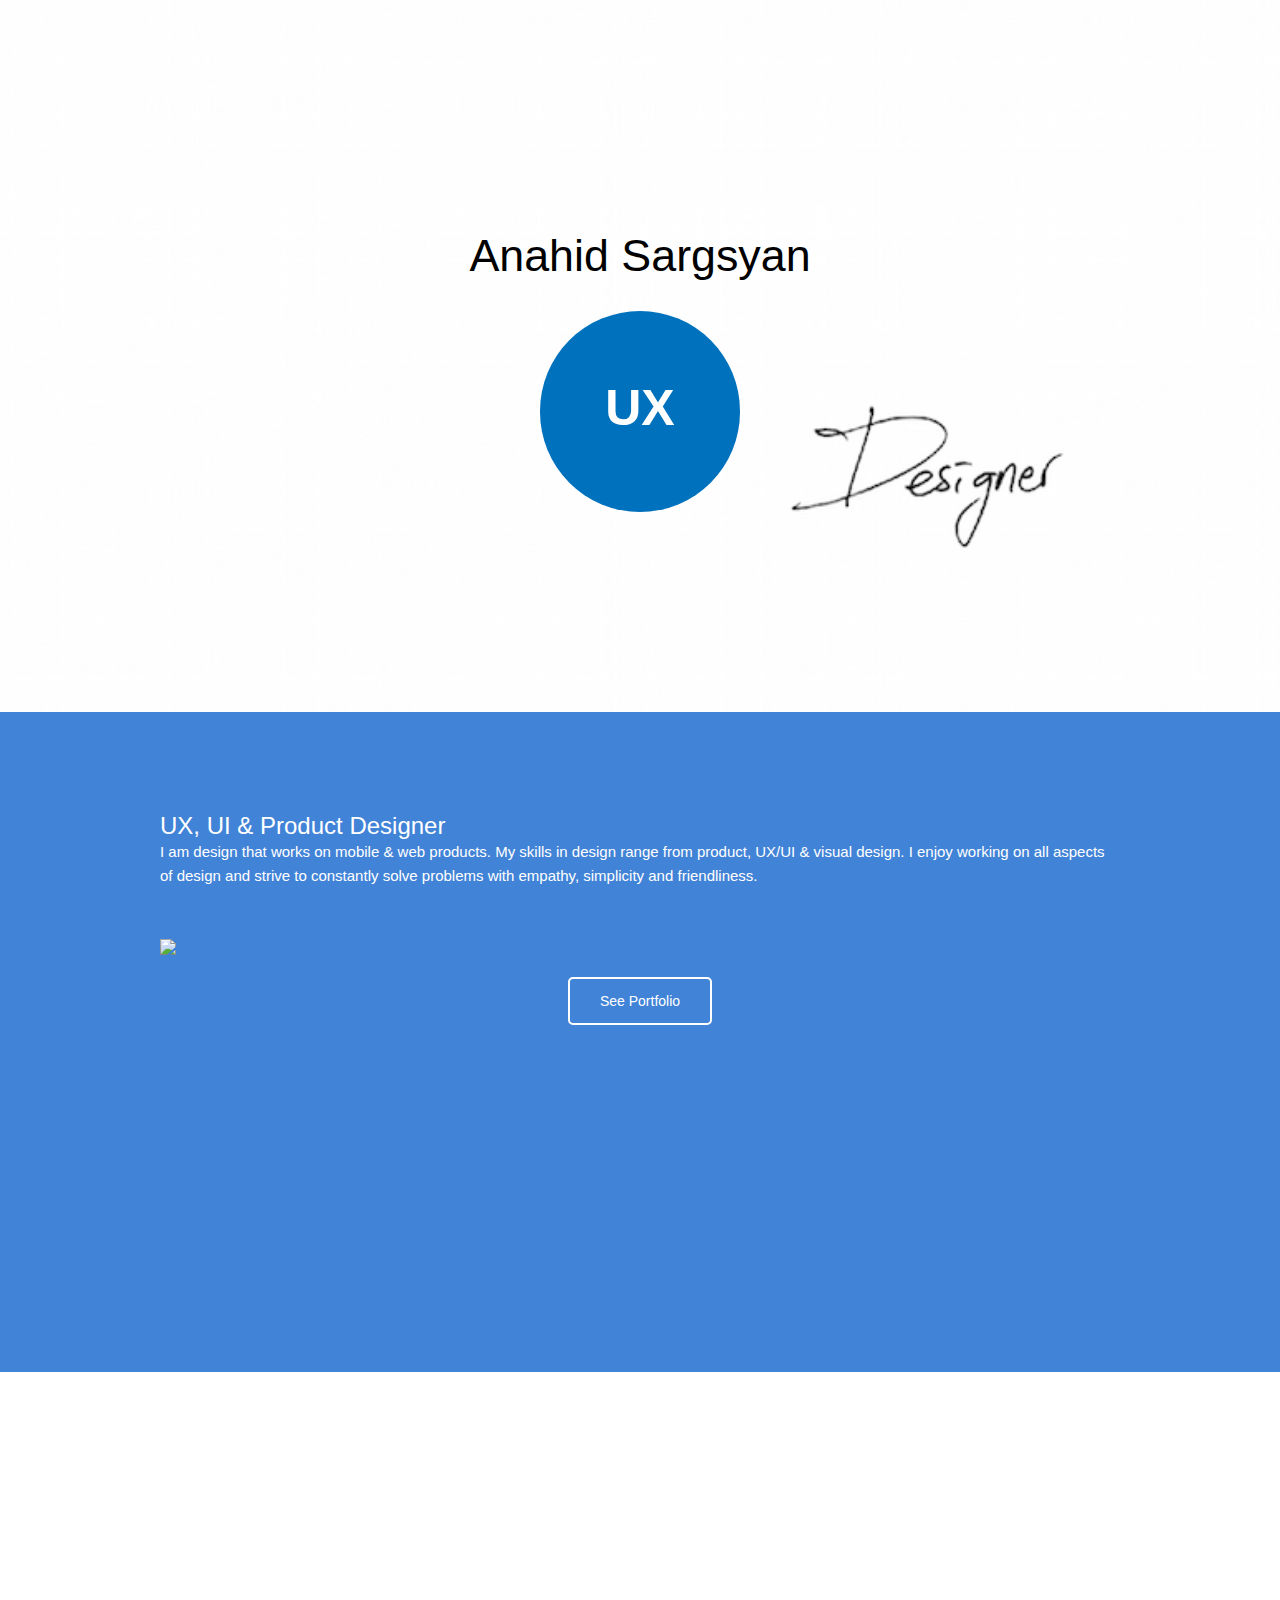
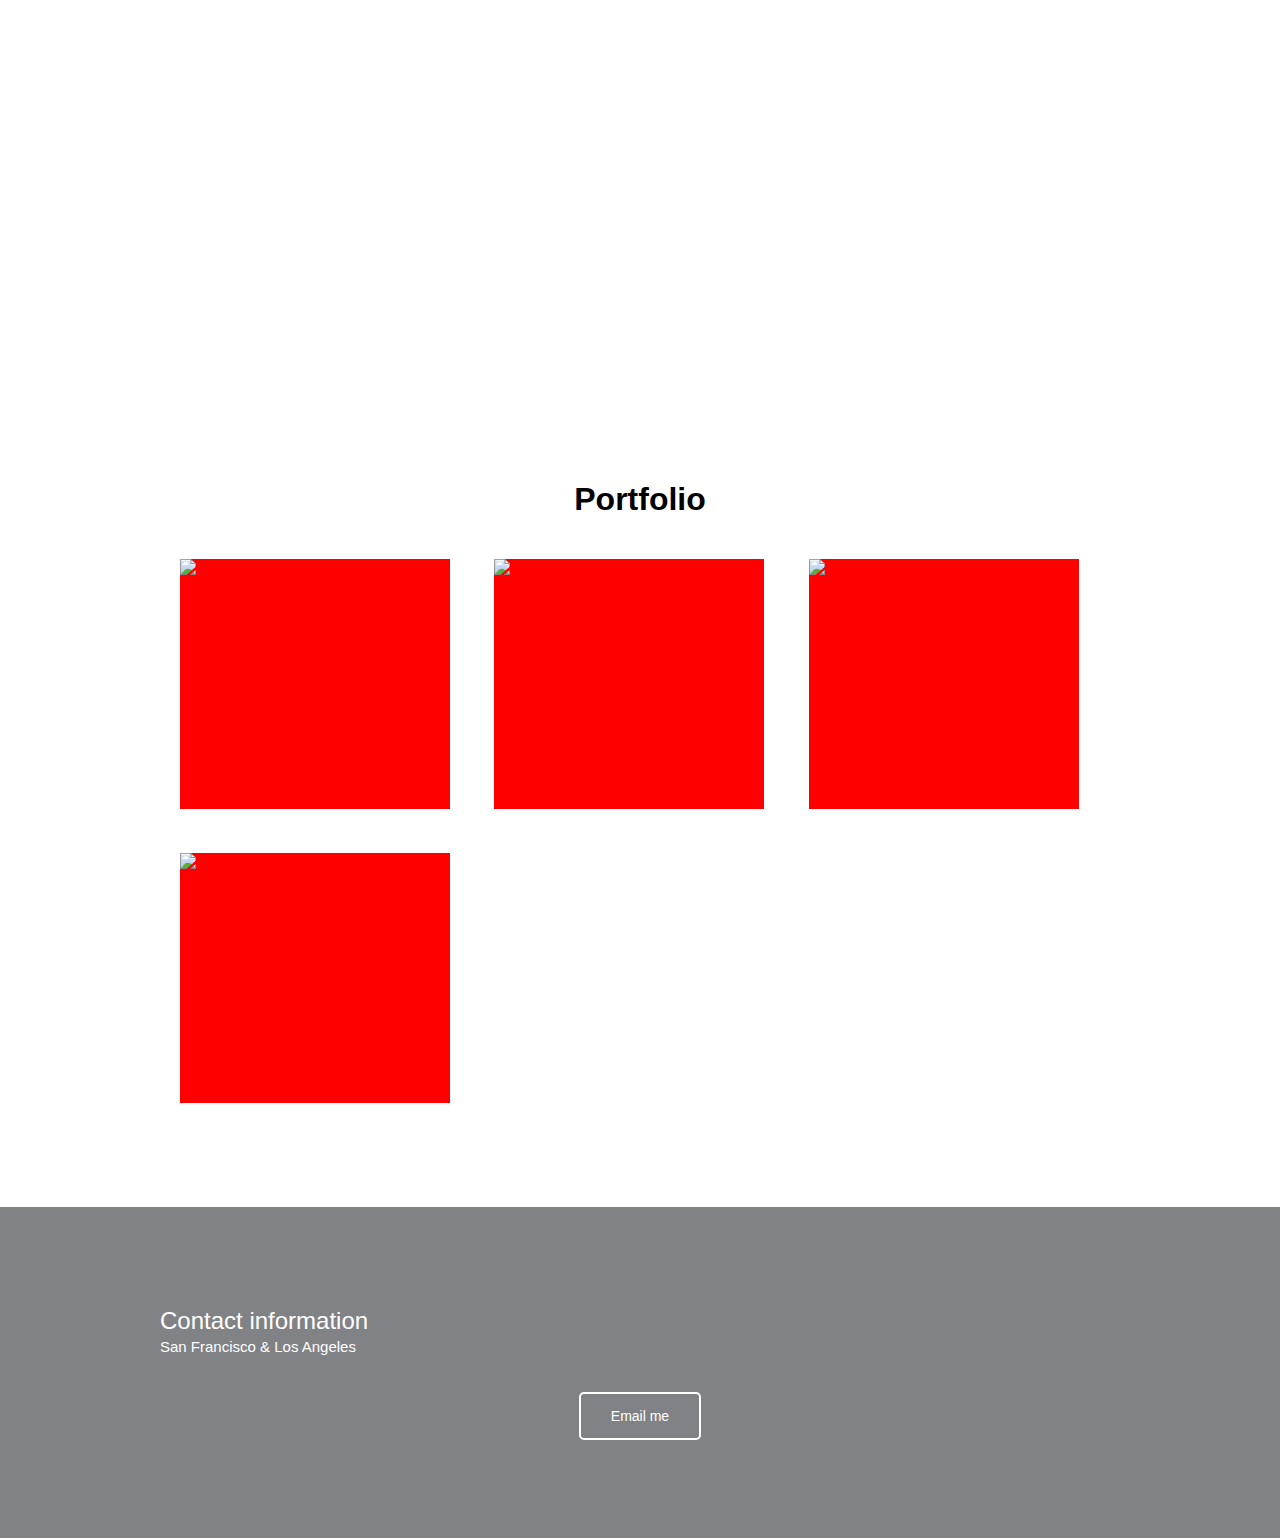
==== commit 7c8a167a: "Landing section done!" ====
--- a/site/public/index.html
+++ b/site/public/index.html
@@ -3,6 +3,8 @@
 <head>
 	<title>Anahid Sargsyan</title>
 	<link rel="stylesheet" type="text/css" href="css/style.css">
+	<script src="https://ajax.googleapis.com/ajax/libs/jquery/2.1.3/jquery.min.js"></script> 
+	<script type="text/javascript" src="js/application.js"></script>
 </head>
 <body>
 	<div id="global-wrapper"> 
@@ -24,7 +26,7 @@
 					<div class="container">
 						<h1 style="color: black;">Anahid Sargsyan</h1>
 						<div id="designDescription">
-							<h3>UX</h3>
+							<h4 id="designer-title">UX</h4>
 						</div>
 						<!-- <h2>Product | UX | Visual Design</h2> -->
 					</div>
--- a/site/public/css/style.css
+++ b/site/public/css/style.css
@@ -129,6 +129,45 @@
 	margin-left: auto;
     margin-right: auto;
 }
+/*color change*/
+/*    #designDescription{
+        -webkit-animation: blink 6s infinite;
+        -moz-animation: blink 6s infinite;
+        -o-animation: blink 6s infinite;
+        -ms-animation: blink 6s infinite;
+        animation: blink 6s infinite;
+    }
+
+    @-webkit-keyframes blink {
+        0% { background: #0071BC; }
+        25% { background: #0B476F; }
+        50% { background: #6F0B5C; }
+        100% { background: #646F16; }
+    }
+    @-moz-keyframes blink {
+        0% { background: #0071BC; }
+        25% { background: #0B476F; }
+        50% { background: #6F0B5C; }
+        100% { background: #646F16; }
+    }
+    @-ms-keyframes blink {
+        0% { background: #0071BC; }
+        25% { background: #0B476F; }
+        50% { background: #6F0B5C; }
+        100% { background: #646F16; }
+    }
+    @-o-keyframes blink {
+        0% { background: #0071BC; }
+        25% { background: #0B476F; }
+        50% { background: #6F0B5C; }
+        100% { background: #646F16; }
+    }
+    @keyframes blink {
+        0% { background: #0071BC; }
+        25% { background: #0B476F; }
+        50% { background: #6F0B5C; }
+        100% { background: #646F16; }
+    }*/
 
 #one .section {
 	background-color: #4183D7;
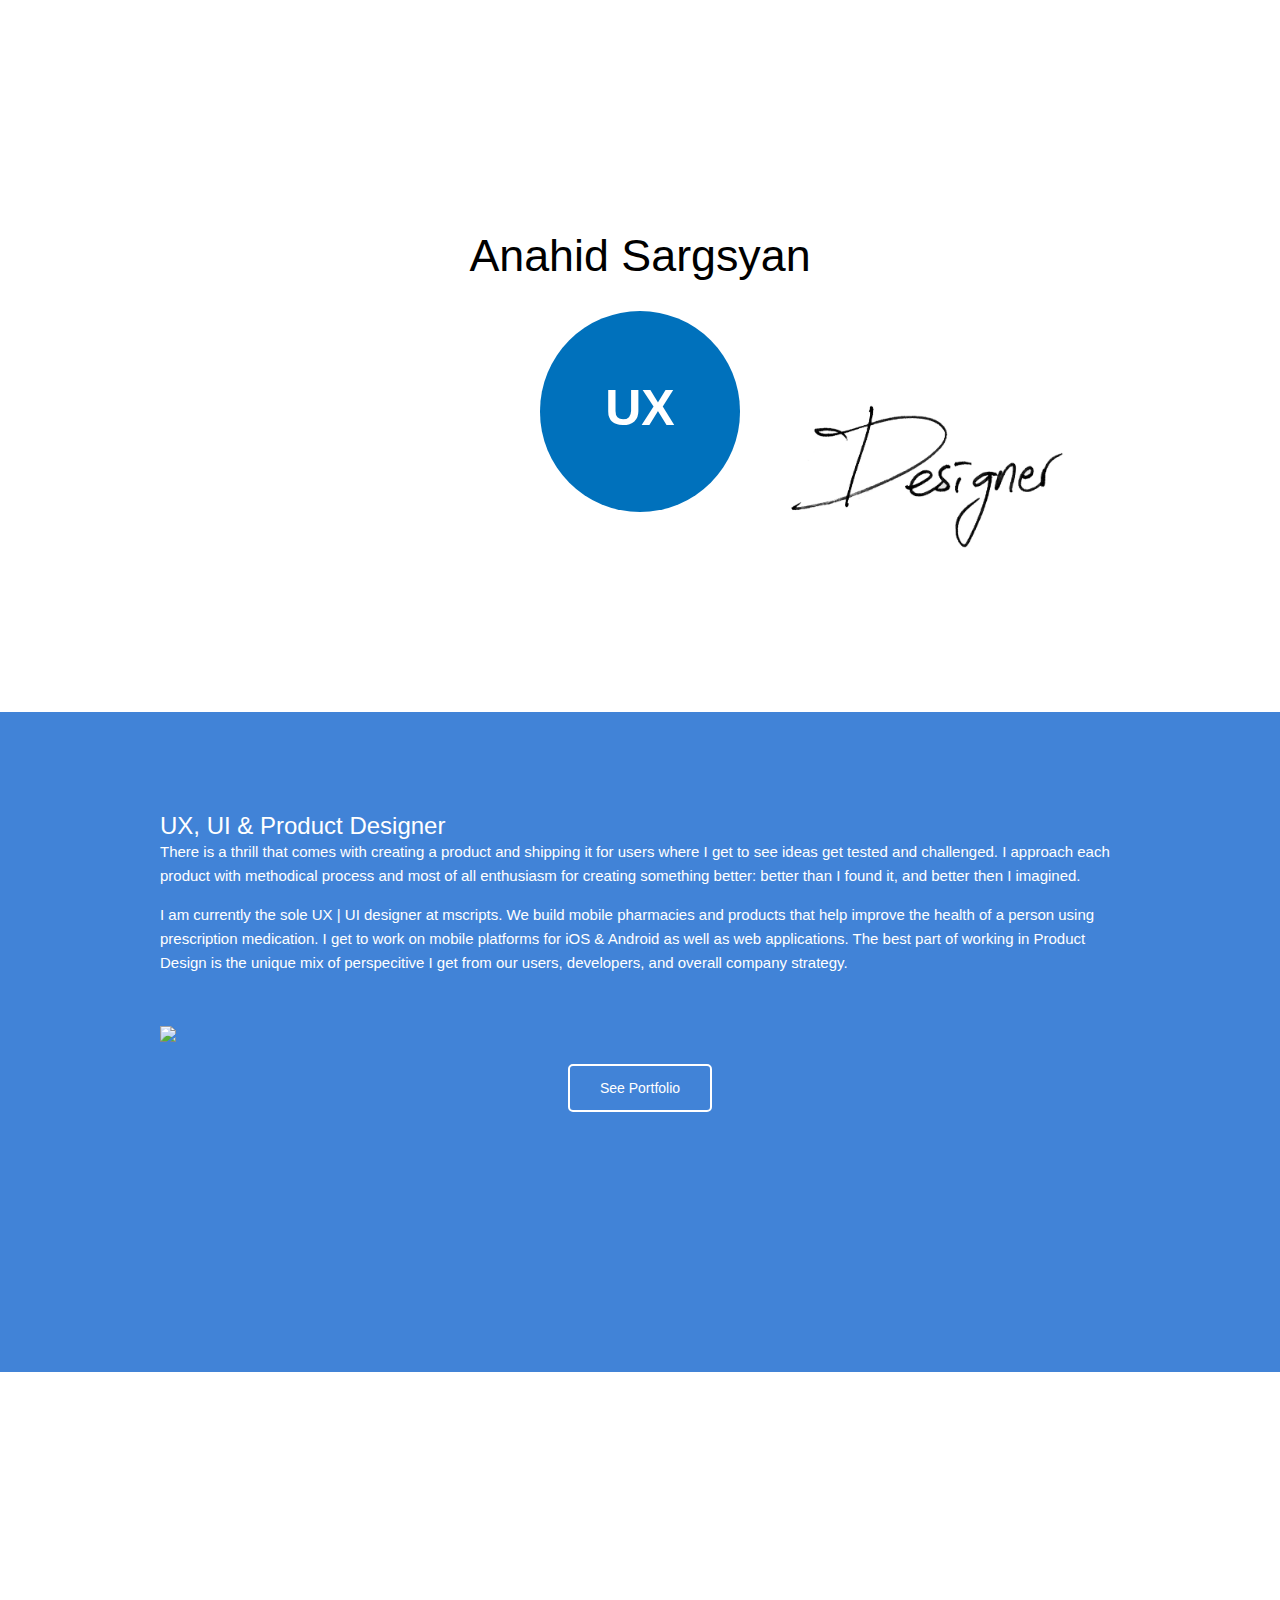
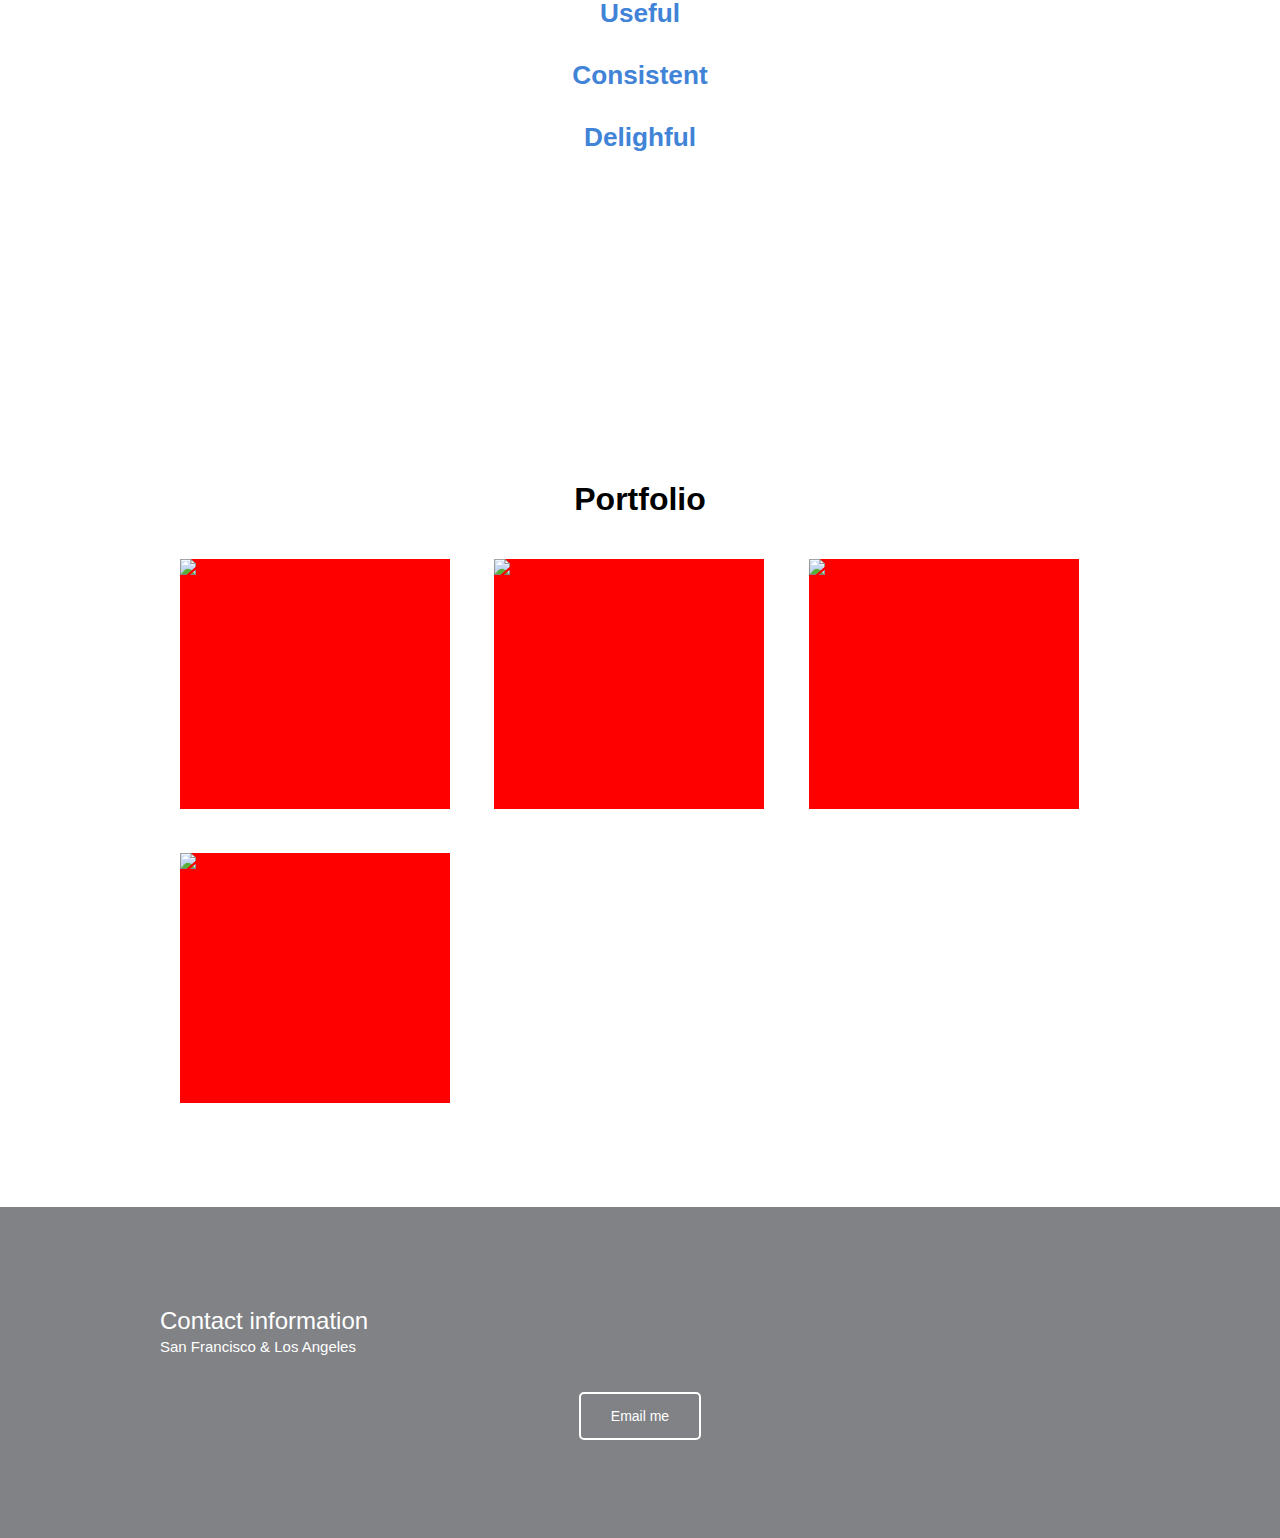
==== commit a6fd45d9: "About me section text: updated" ====
--- a/site/public/index.html
+++ b/site/public/index.html
@@ -35,7 +35,8 @@
 					<div class="container">
 						<div id="center">
 							<h2>UX, UI & Product Designer</h2>
-							<p>I am design that works on mobile & web products. My skills in design range from product, UX/UI & visual design. I enjoy working on all aspects of design and strive to constantly solve problems with empathy, simplicity and friendliness.</p>
+							<p style="font-weight: thin;">There is a thrill that comes with creating a product and shipping it for users where I get to see ideas get tested and challenged. I approach each product with methodical process and most of all enthusiasm for creating something better: better than I found it, and better then I imagined.</p>
+							<p>I am currently the sole UX | UI designer at mscripts. We build mobile pharmacies and products that help improve the health of a person using prescription medication. I get to work on mobile platforms for iOS & Android as well as web applications. The best part of working in Product Design is the unique mix of perspecitive I get from our users, developers, and overall company strategy.</p>
 							<br><br>
 							<div id=""><img src="../images/Project_samples-02.png" style="width: 100%;"/></div>
 						</div>
--- a/site/public/css/style.css
+++ b/site/public/css/style.css
@@ -90,6 +90,7 @@
   	padding: 200px 0px;
   	text-align: center;
   	font-size: 1.4em;
+  	color: #4183D7;
 }
 .hero2 {
 
@@ -99,6 +100,7 @@
   	padding: 0px 0px;
   	text-align: center;
   	font-size: 1.4em;
+
 }
 .hero h1 {
 	font-weight: lighter;
@@ -115,6 +117,7 @@
 	line-height: 24px;
 	font-size: 15px;
 	margin-top: 0px;
+	font-weight: lighter;
 }
 
 #designDescription{
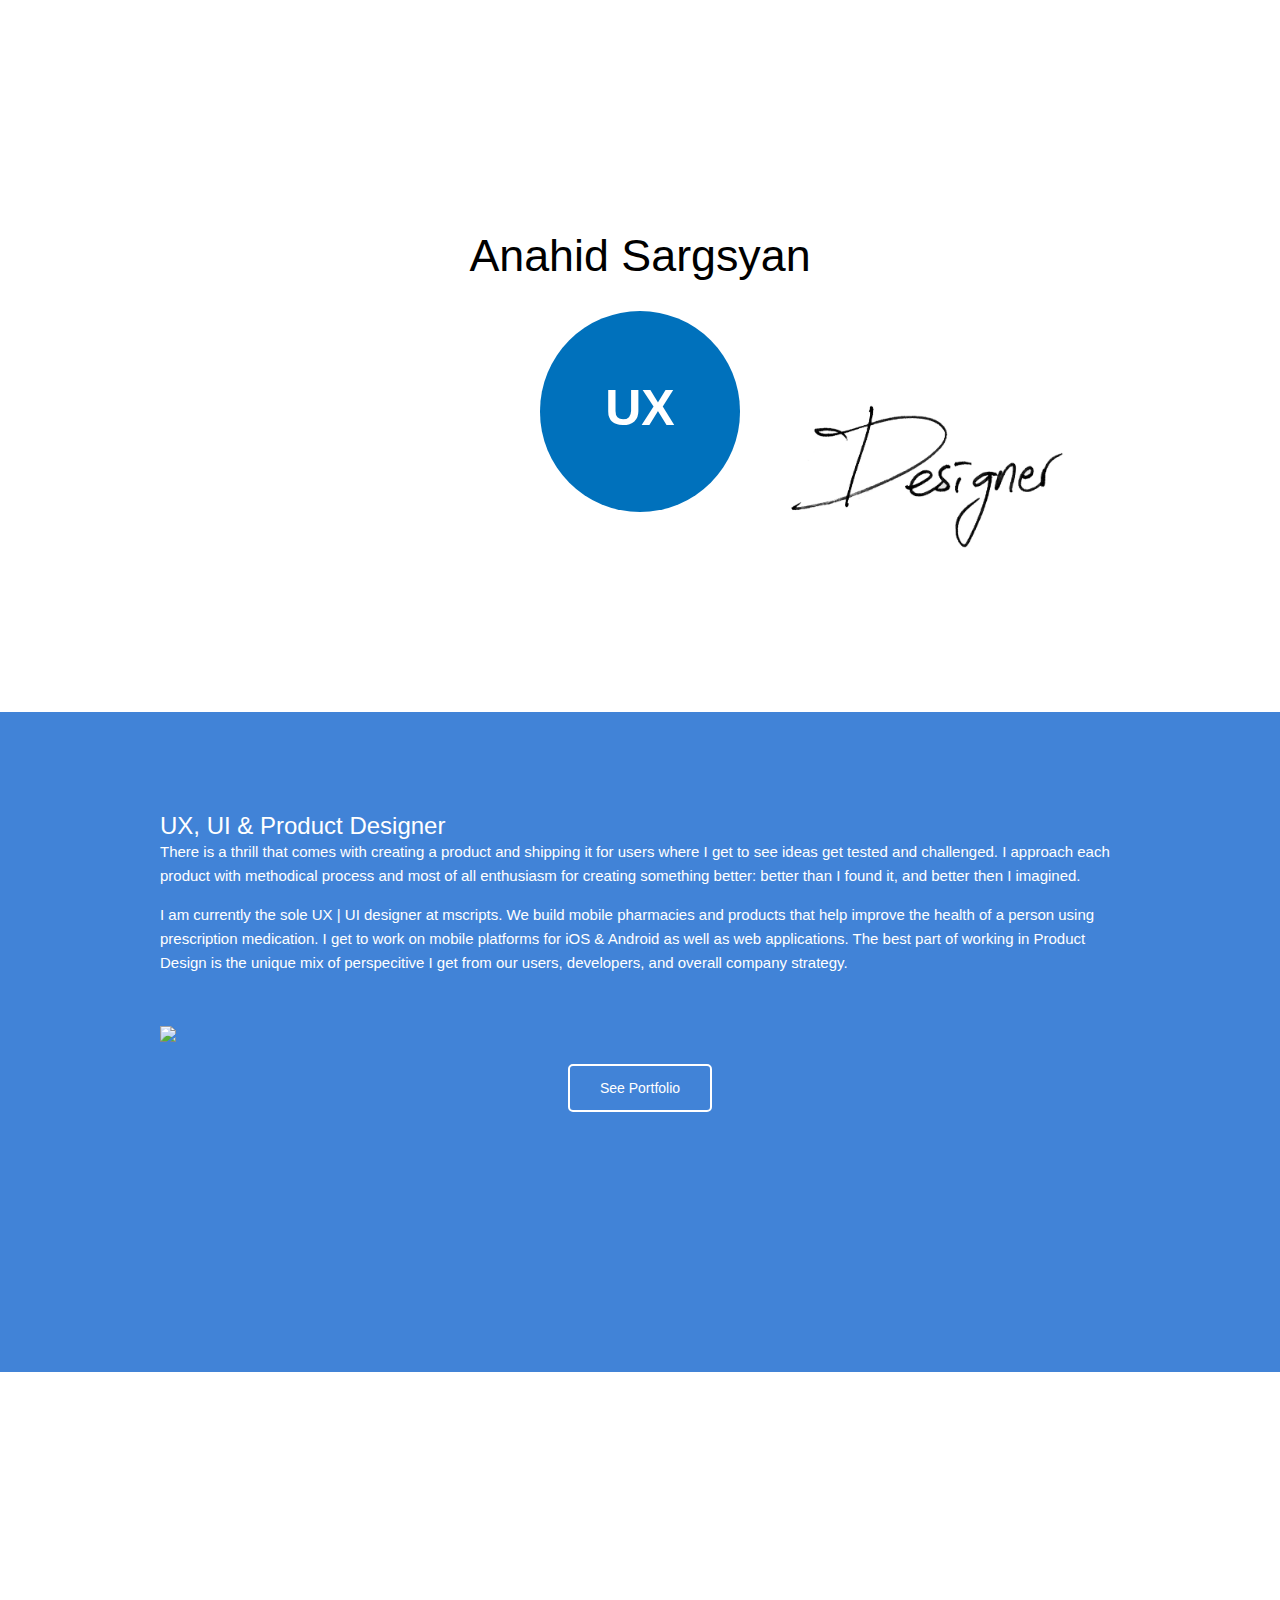
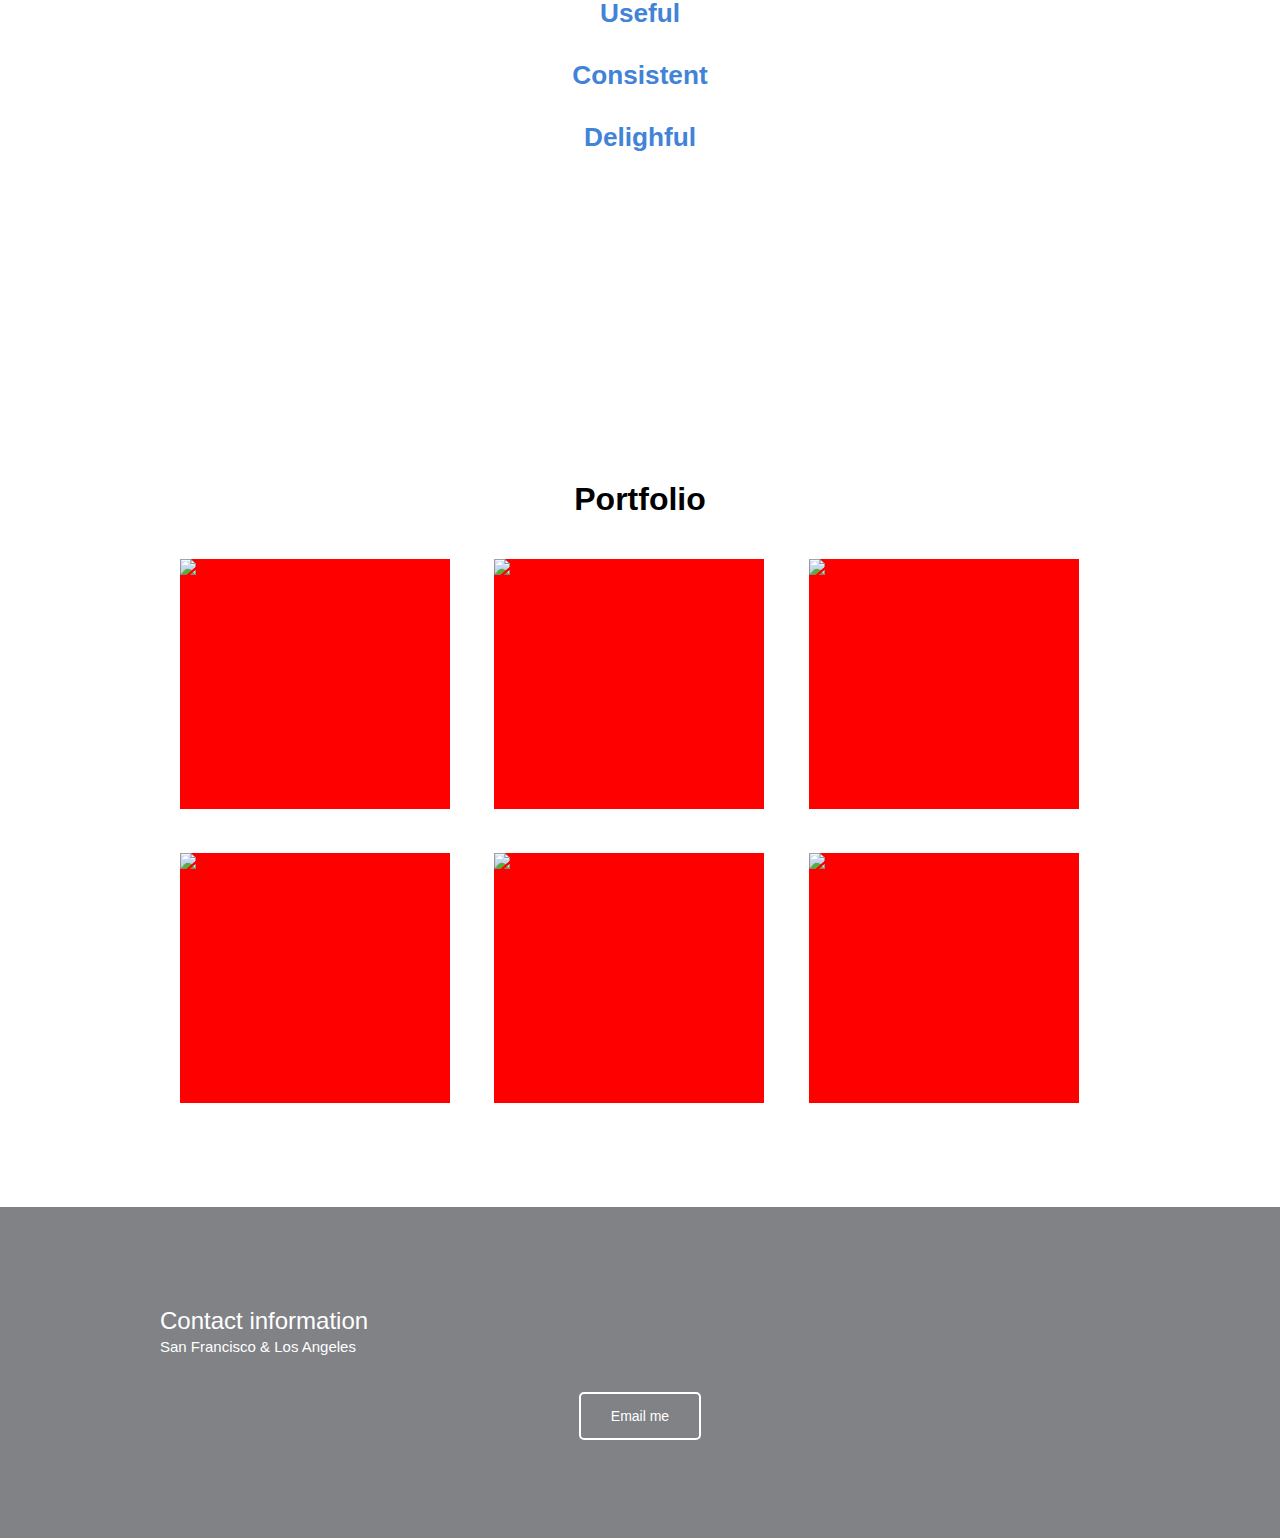
==== commit 2443abea: "updated home page, added portfolio pages and portfolio descriptions" ====
--- a/site/public/index.html
+++ b/site/public/index.html
@@ -57,38 +57,57 @@
 					<div class="container">
 						<h1 style="color: black; text-align: center;">Portfolio</h1>
 							<div class="project" onclick="location.href='portfolio_page.html';" style="cursor: pointer;">
-								<img src="../images/marin bikes_with hand.jpg">
+								<img src="../images/screenshots_landing.jpg">
 								<div class="image_overlay">
 									<div id="portfolio_description">
-										<h2>Mobile Apps</h2>
-										<p>In appstore now</p>			
+										<h2>Screenshots</h2>
+										<p>Freelance, Product design</p>			
+									</div>
+								</div>
+							</div>
+
+							<div class="project">
+								<img src="../images/d_one_landing.jpg">
+								<div class="image_overlay">
+									<div id="portfolio_description">
+										<h2>D.one music</h2>
+										<p>Visual Design, UI, UX</p>
 									</div>
 								</div>
 							</div>
 							<div class="project">
-								<img src="../images/image-4.png">
+								<img src="../images/Cheetah_landing.jpg">
 								<div class="image_overlay">
 									<div id="portfolio_description">
-										<h2>Mobile Apps</h2>
-										<p>In appstore now</p>
+										<h2>mscripts</h2>
+										<p>Current position, UX, UI</p>
 									</div>
 								</div>
 							</div>
 							<div class="project">
-								<img src="../images/image-4.png">
+								<img src="../images/d_one_landing.jpg">
 								<div class="image_overlay">
 									<div id="portfolio_description">
-										<h2>Mobile Apps</h2>
-										<p>In appstore now</p>
+										<h2>Personal Website</h2>
+										<p>Product design, UX, HTML/CSS</p>
 									</div>
 								</div>
 							</div>
-							<div class="project">
-								<img src="../images/image-4.png">
+							<div class="project" onclick="location.href='portfolio_page_lu.html';" style="cursor: pointer;">
+								<img src="../images/d_one_landing.jpg">
 								<div class="image_overlay">
 									<div id="portfolio_description">
-										<h2>Mobile Apps</h2>
-										<p>In appstore now</p>
+										<h2>Lu Basketball Scores</h2>
+										<p>Visual Design, UI</p>
+									</div>
+								</div>
+							</div>
+							<div class="project" onclick="location.href='portfolio_page_other.html';" style="cursor: pointer;">
+								<img src="../images/installation_1.jpg">
+								<div class="image_overlay">
+									<div id="portfolio_description">
+										<h2>Physical Projects</h2>
+										<p>Art, Installation, Woodwork</p>
 									</div>
 								</div>
 							</div>
--- a/site/public/css/style.css
+++ b/site/public/css/style.css
@@ -220,7 +220,7 @@
 	position: relative;
 }
 .project img{
-	max-width: 130%;
+	max-width: 139%;
 }
 /*#project1 {
 	width: 250px;
@@ -265,13 +265,14 @@
 	max-width: 100%;
 }
 .portfolio_section_right{
-	  width: 300px;
+	  width: 280px;
 	  height: 280px;
 	  margin: 10px;
 	  background: #e9e9e9;
 	  float: left;
 	  position: relative;
 	  padding-left: 20px;
+	  padding-right: 20px;
 }
 .line-separator{
 	height:1px;
@@ -283,21 +284,22 @@
 }
 .next_project {
 	width: 300px;
-	height: 150px;
+	height: 120px;
 	margin: 10px;
 	overflow: hidden;	
 	display: inline-block;
 	color: white;
-	background-color: red;
+	background-color: #808285;
 	position: relative;
 	float: right;
+	padding: 10px;
 }
 .next_project img{
 	max-width: 130%;
 }
 .next_image_overlay {
 	position: absolute;
-	width: 300px;
+	width: 320px;
 	height: 150px;
 	top: 0;
 	left: 0;
